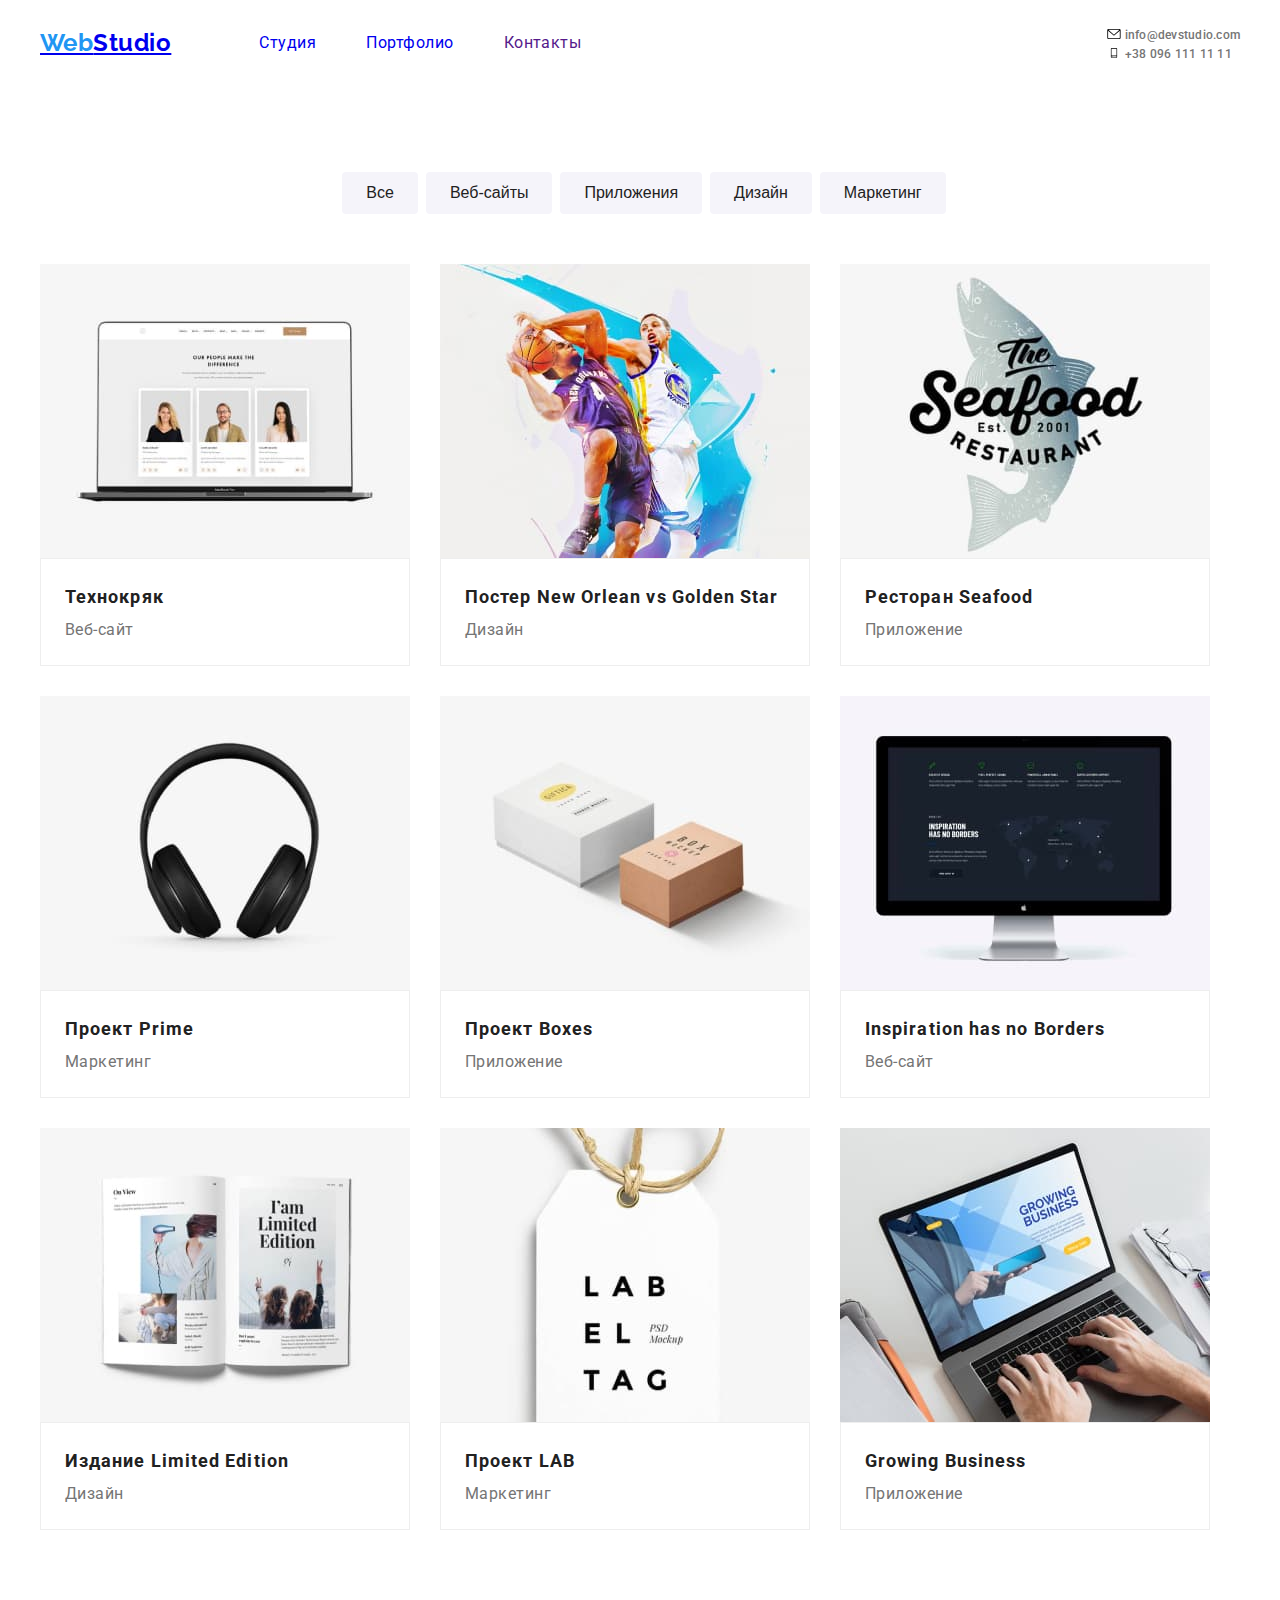
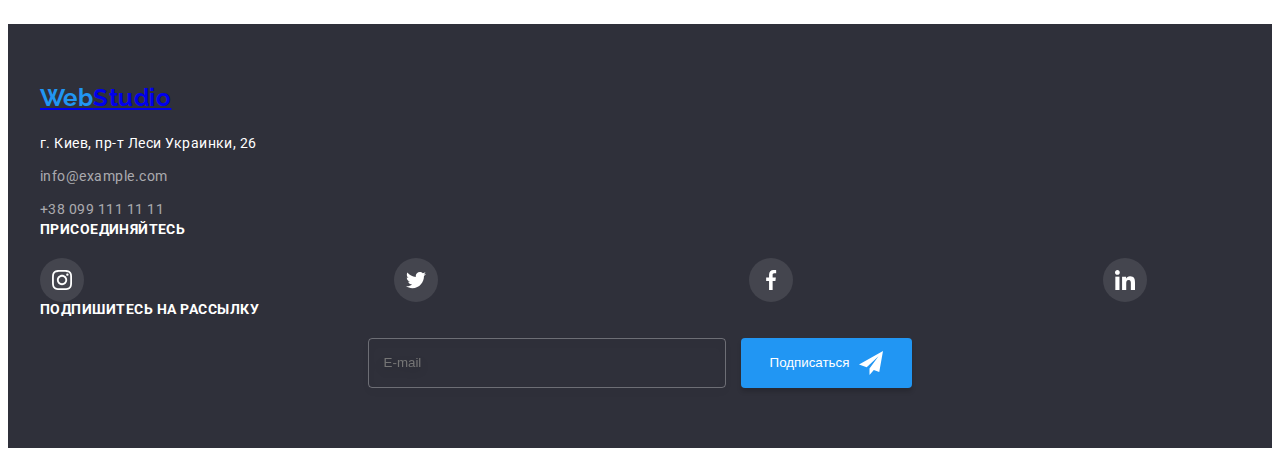
==== portfolio.html @ 0e1b0187 "Адаптив" ====
<!DOCTYPE html>
<html lang="ru">
<head>
    <meta charset="UTF-8">
    <meta http-equiv="X-UA-Compatible" content="IE=edge">
    <meta name="viewport" content="width=device-width, initial-scale=1.0">
    <title>Портфолио</title>
    <link rel="preconnect" href="https://fonts.gstatic.com" />
    <link rel="stylesheet" href="https://cdnjs.cloudflare.com/ajax/libs/modern-normalize/1.0.0/modern-normalize.min.css"
        integrity="sha512-ISS7cAi1PEhQ8jnbJpJZMd29NlhNj4AWYyLOSp2CE/CsHxTCu+r+t0D2yoJudVrd0/8fTVPUVDzY5Tvli75u/g=="
        crossorigin="anonymous" />
    <link href="https://fonts.googleapis.com/css2?family=Raleway:wght@700&family=Roboto:wght@400;500;700;900&display=swap"
        rel="stylesheet" />
    <link rel="stylesheet" href="./css/portfolio.min.css" />
</head>
<body>
<!--Шапка-->
<header class="header">
  <div class="container">
    <nav class="nav-information">
      <a href="./index.html" class="logo">
        <span class="logo__accent-text">Web</span>Studio
      </a>

      <ul class="menu list">
        <li class="menu__item"><a href="./index.html" class="menu__link link ">Студия</a></li>
        <li class="menu__item"><a href="./portfolio.html" class="menu__link link current">Портфолио</a></li>
        <li class="menu__item"><a href="" class="menu__link link">Контакты</a></li>
      </ul>
    </nav>

    <ul class="contact-list list">
      <li class="contact-list__item">
        <a class="contact-list__link link" href="mailto:info@devstudio.com">
          <svg class="contact-list__icon" width="16px" height="12px">
            <use href="./images/sprite.svg#icon-mail"></use>
          </svg>
          info@devstudio.com</a>
      </li>
      <li class="contact-list__item"><a class="contact-list__link link" href="tel:+380961111111">

          <svg class="contact-list__icon" width="10px" height="16px">
            <use href="./images/sprite.svg#icon-smartphone"></use>
          </svg>
          +38 096 111 11 11</a></li>
    </ul>

  </div>
</header>

    
    <main>
        <section class="portfolio-project">
        <div class="container">
        <h1 class="visually-hidden">Наши проекты</h1>
        <ul class="filtre-set list">
            <li><button type="button" class="button-choise list">Все</button> </li>
            <li><button type="button" class="button-choise list">Веб-сайты</button> </li>
            <li><button type="button" class="button-choise list">Приложения</button> </li>
            <li><button type="button" class="button-choise list">Дизайн</button> </li>
            <li><button type="button" class="button-choise list">Маркетинг</button> </li> 
        </ul>
        </div>
        </section>

        <section class="portfolio-card-set">
            <h2 class="visually-hidden">Ссылки на проекты</h2>

        <div class="container">
        <ul class="products-set list">
            <li class="products__card">
                    <a href="" class="products__link link">
                      <div class="products__thumb">
                 <img class="products__image" src="./images/portfolio/techokryak.jpg" alt="команда специалистов на экране монитора" width="370" height="294">
                 <p class="products__overlay">
                  Технокряк это современная площадка распространения коронавируса. Компании используют эту платформу для цифрового
                  шпионажа и атак на защищённые сервера конкурентов.
                 </p>
                </div>
                
                 <div class="products__lable">
                 <h2 class="products__title">Технокряк</h2>
                 <p class="products__text">Веб-сайт</p>
                </div>
                </a>
            </li>

            <li class="products__card">
              <a href="" class="products__link link">
                <div class="products__thumb">
                  <img class="products__image" src="./images/portfolio/poster.jpg" alt="команда специалистов на экране монитора"
                    width="370" height="294">
                  <p class="products__overlay">
                    Технокряк это современная площадка распространения коронавируса. Компании используют эту платформу для цифрового
                    шпионажа и атак на защищённые сервера конкурентов.
                  </p>
                </div>
            
                <div class="products__lable">
                  <h2 class="products__title">Постер New Orlean vs Golden Star</h2>
                  <p class="products__text">Дизайн</p>
                </div>
              </a>
            </li>

            <li class="products__card">
              <a href="" class="products__link link">
                <div class="products__thumb">
                  <img class="products__image" src="./images/portfolio/seafood.jpg" alt="команда специалистов на экране монитора"
                    width="370" height="294">
                  <p class="products__overlay">
                    Технокряк это современная площадка распространения коронавируса. Компании используют эту платформу для цифрового
                    шпионажа и атак на защищённые сервера конкурентов.
                  </p>
                </div>
            
                <div class="products__lable">
                  <h2 class="products__title">Ресторан Seafood</h2>
                  <p class="products__text">Приложение</p>
                </div>
              </a>
            </li>

            <li class="products__card">
              <a href="" class="products__link link">
                <div class="products__thumb">
                  <img class="products__image" src="./images/portfolio/prime.jpg" alt="команда специалистов на экране монитора"
                    width="370" height="294">
                  <p class="products__overlay">
                    Технокряк это современная площадка распространения коронавируса. Компании используют эту платформу для цифрового
                    шпионажа и атак на защищённые сервера конкурентов.
                  </p>
                </div>
            
                <div class="products__lable">
                  <h2 class="products__title">Проект Prime</h2>
                  <p class="products__text">Маркетинг</p>
                </div>
              </a>
            </li>

            <li class="products__card">
              <a href="" class="products__link link">
                <div class="products__thumb">
                  <img class="products__image" src="./images/portfolio/boxes.jpg" alt="команда специалистов на экране монитора"
                    width="370" height="294">
                  <p class="products__overlay">
                    Технокряк это современная площадка распространения коронавируса. Компании используют эту платформу для цифрового
                    шпионажа и атак на защищённые сервера конкурентов.
                  </p>
                </div>
            
                <div class="products__lable">
                  <h2 class="products__title">Проект Boxes</h2>
                  <p class="products__text">Приложение</p>
                </div>
              </a>
            </li>

            <li class="products__card">
              <a href="" class="products__link link">
                <div class="products__thumb">
                  <img class="products__image" src="./images/portfolio/inspiration-has-no-borders.jpg" alt="команда специалистов на экране монитора"
                    width="370" height="294">
                  <p class="products__overlay">
                    Технокряк это современная площадка распространения коронавируса. Компании используют эту платформу для цифрового
                    шпионажа и атак на защищённые сервера конкурентов.
                  </p>
                </div>
            
                <div class="products__lable">
                  <h2 class="products__title">Inspiration has no Borders</h2>
                  <p class="products__text">Веб-сайт</p>
                </div>
              </a>
            </li>

            <li class="products__card">
              <a href="" class="products__link link">
                <div class="products__thumb">
                  <img class="products__image" src="./images/portfolio/limited-edition.jpg" alt="команда специалистов на экране монитора"
                    width="370" height="294">
                  <p class="products__overlay">
                    Технокряк это современная площадка распространения коронавируса. Компании используют эту платформу для цифрового
                    шпионажа и атак на защищённые сервера конкурентов.
                  </p>
                </div>
            
                <div class="products__lable">
                  <h2 class="products__title">Издание Limited Edition</h2>
                  <p class="products__text">Дизайн</p>
                </div>
              </a>
            </li>

            <li class="products__card">
              <a href="" class="products__link link">
                <div class="products__thumb">
                  <img class="products__image" src="./images/portfolio/lab.jpg" alt="команда специалистов на экране монитора"
                    width="370" height="294">
                  <p class="products__overlay">
                    Технокряк это современная площадка распространения коронавируса. Компании используют эту платформу для цифрового
                    шпионажа и атак на защищённые сервера конкурентов.
                  </p>
                </div>
            
                <div class="products__lable">
                  <h2 class="products__title">Проект LAB</h2>
                  <p class="products__text">Маркетинг</p>
                </div>
              </a>
            </li>

            <li class="products__card">
              <a href="" class="products__link link">
                <div class="products__thumb">
                  <img class="products__image" src="./images/portfolio/growing-business.jpg" alt="команда специалистов на экране монитора"
                    width="370" height="294">
                  <p class="products__overlay">
                    Технокряк это современная площадка распространения коронавируса. Компании используют эту платформу для цифрового
                    шпионажа и атак на защищённые сервера конкурентов.
                  </p>
                </div>
            
                <div class="products__lable">
                  <h2 class="products__title">Growing Business</h2>
                  <p class="products__text">Приложение</p>
                </div>
              </a>
            </li>
        </ul>
        </div>
        </section>
    </main>

        <!---Футер-->
        <footer class="footer">
          <div class="container">
            <div class="left-parts">
              <a href="./index.html" class="logo logo__dark-theme">
                <span class="logo__accent-text">Web</span>Studio
              </a>
              <address class="address-main">
                <ul class="address list">
                  <li class="address__item">
                    <p class="address__title">г. Киев, пр-т Леси Украинки, 26</p>
                  </li>
                  <li class="address__item">
                    <a href="mailto:info@example.com" class="address__info link">info@example.com</a>
                  </li>
                  <li class="address__item">
                    <a href="tel:+380991111111" class="address__info link">+38 099 111 11 11</a>
                  </li>
                </ul>
              </address>
            </div>
        
            <div class="footer-wraper">
              <p class="wraper-title">присоединяйтесь</p>
              <ul class="social-list list">
                <li class="social-list__item">
                  <a href="" class="social-list__link link">
                    <svg class="social-list__icon">
                      <use href="./images/sprite.svg#icon-instagram"></use>
                    </svg>
                  </a>
                </li>
                <li class="social-list__item">
                  <a href="" class="social-list__link link">
                    <svg class="social-list__icon">
                      <use href="./images/sprite.svg#icon-twitter"></use>
                    </svg>
                  </a>
                </li>
                <li class="social-list__item">
                  <a href="" class="social-list__link link">
                    <svg class="social-list__icon">
                      <use href="./images/sprite.svg#icon-facebook"></use>
                    </svg>
                  </a>
                </li>
                <li class="social-list__item">
                  <a href="" class="social-list__link link">
                    <svg class="social-list__icon">
                      <use href="./images/sprite.svg#icon-linkedin"></use>
                    </svg>
                  </a>
                </li>
              </ul>
            </div>
            </li>
        
            <div class="footer-form-all">
              <p class="footer-form-title">Подпишитесь на рассылку</p>
              <form class="footer-form">
                <input class="footer-form__input" type="email" name="mail" id="mail" placeholder="E-mail" />
                <button class="footer-button" type="submit">Подписаться
                  <svg class="footer-button__icon" width="24" height="24">
                    <use href="./images/sprite.svg#icon-telegram">
                    </use>
                  </svg>
                </button>
              </form>
            </div>
          </div>
          </div>
        
        </footer>
</body>
</html>
---- css/portfolio.min.css ----
:root{--primary-text-color: #757575;--title-text-color: #212121;--accent-color: #2196f3;--secondary-text-color: #ffffff;--main-font: Roboto, sans-serif;--secondary-font: Raleway, sans-serif;--section-pad-top: 94px;--section-pad-bott: 94px;--timing-function: cubic-bezier(0.4, 0, 0.2, 1)}.visually-hidden{position:absolute !important;clip:rect(1px 1px 1px 1px);clip:rect(1px, 1px, 1px, 1px);padding:0 !important;border:0 !important;height:1px !important;width:1px !important;overflow:hidden}body{background-color:#ffffff;color:var(--primary-text-color);font-family:var(--main-font);letter-spacing:0.03em}.list{list-style:none}.link{text-decoration:none}h1,h2,h3,h4,h5,h6,p{margin:0}ul,ol{margin:0;padding:0}img{display:block}.container{padding-left:15px;padding-right:15px}.header .container{display:-webkit-box;display:-ms-flexbox;display:flex;-webkit-box-align:center;-ms-flex-align:center;align-items:center;-webkit-box-pack:justify;-ms-flex-pack:justify;justify-content:space-between}@media screen and (min-width: 480px){.container{width:480px;margin:0 auto}}@media screen and (min-width: 768px){.container{width:768px}}@media screen and (min-width: 1200px){.container{width:1200px}}.footer{background-color:#2f303a;padding-top:60px;padding-bottom:60px}.address-main{font-style:normal}.address{margin-top:20px}.address__title{color:var(--secondary-text-color);font-size:14px;line-height:1.71}.address__info{color:rgba(255,255,255,0.6);font-size:14px;line-height:1.71;-webkit-transition:color 250ms var(--timing-function);transition:color 250ms var(--timing-function)}.address__info:focus,.address__info:hover{color:var(--accent-color)}.address__item:not(:last-child){padding-bottom:9px}.left-parts{margin-right:70px}.wraper-title{margin-bottom:20px;font-weight:700;font-size:14px;line-height:1.14;letter-spacing:0.03em;text-transform:uppercase;color:#ffffff}.footer .social-list__link{-webkit-box-sizing:border-box;box-sizing:border-box;border-radius:50px;background:rgba(255,255,255,0.1);height:44px;width:44px}.footer .social-list__item:not(:last-child){margin-right:10px}.footer .social-list__icon{fill:var(--secondary-text-color)}.footer-wraper{margin-right:93px}.footer-form{display:-webkit-box;display:-ms-flexbox;display:flex;-webkit-box-pack:center;-ms-flex-pack:center;justify-content:center;-webkit-box-align:center;-ms-flex-align:center;align-items:center}.footer-form-title{font-weight:700;font-size:14px;line-height:1.14;text-transform:uppercase;color:var(--secondary-text-color);margin-bottom:20px}.footer-button{display:-webkit-box;display:-ms-flexbox;display:flex;-webkit-box-pack:center;-ms-flex-pack:center;justify-content:center;-webkit-box-align:center;-ms-flex-align:center;align-items:center;color:var(--secondary-text-color);height:50px;background:var(--accent-color);-webkit-box-shadow:0px 4px 4px rgba(0,0,0,0.15);box-shadow:0px 4px 4px rgba(0,0,0,0.15);border-radius:4px;padding:10px 29px;border:transparent;cursor:pointer}.footer-button__icon{margin-left:10px;fill:var(--secondary-text-color)}.footer-form__input{height:50px;background-color:transparent;border:1px solid rgba(255,255,255,0.3);-webkit-box-sizing:border-box;box-sizing:border-box;-webkit-filter:drop-shadow(0px 4px 4px rgba(0,0,0,0.15));filter:drop-shadow(0px 4px 4px rgba(0,0,0,0.15));outline:none;border-radius:4px;padding-top:15px;padding-bottom:15px;margin-right:15px;min-width:358px;color:var(--secondary-text-color);padding:16px 15px}.header{padding-top:16px;padding-bottom:16px}@media screen and (min-width: 768px){.burger-btn{display:none}.mobile-menu{display:none}}.social-list{display:-webkit-box;display:-ms-flexbox;display:flex;-webkit-box-align:center;-ms-flex-align:center;align-items:center;-webkit-box-pack:justify;-ms-flex-pack:justify;justify-content:space-between}.our-team .social-list{padding-left:32px;padding-right:32px}.social-list__link{display:-webkit-box;display:-ms-flexbox;display:flex;-webkit-box-pack:center;-ms-flex-pack:center;justify-content:center;-webkit-box-align:center;-ms-flex-align:center;align-items:center;-webkit-transition:background-color 250ms var(--timing-function);transition:background-color 250ms var(--timing-function)}.our-team .social-list__link{width:44px;height:44px;border-radius:50%;background-color:#ffffff}.social-list__link:hover,.social-list__link:focus{background-color:var(--accent-color)}.social-list__icon{width:20px;height:20px;fill:#afb1b8;-webkit-transition:fill 250ms var(--timing-function);transition:fill 250ms var(--timing-function)}.social-list__link:hover .social-list__icon,.social-list__link:focus .social-list__icon{fill:#ffffff}.header .contact-list{display:none}@media screen and (min-width: 768px){.header .contact-list{display:block}.contact-list__link{font-weight:500;font-size:12px;line-height:1.17;letter-spacing:0.02em;color:var(--primary-text-color)}.contact-list__icon{width:14px;height:10px}}.logo{font-family:var(--secondary-font);font-weight:700;font-size:24px;line-height:1.17}.logo__accent-text{color:var(--accent-color)}@media screen and (min-width: 768px){.logo{margin-right:88px}}.menu{display:none}@media screen and (min-width: 768px){.menu{display:-webkit-box;display:-ms-flexbox;display:flex;margin-right:84px}.nav-information{display:-webkit-box;display:-ms-flexbox;display:flex;-webkit-box-align:center;-ms-flex-align:center;align-items:center}.menu__item:not(:last-child){margin-right:50px}}.filtre-set{display:-webkit-box;display:-ms-flexbox;display:flex;-webkit-box-pack:center;-ms-flex-pack:center;justify-content:center;-webkit-box-align:center;-ms-flex-align:center;align-items:center;-ms-flex-wrap:wrap;flex-wrap:wrap;padding:94px 0 50px 0;margin-right:auto;margin-left:auto}.portfolio-project{display:-webkit-box;display:-ms-flexbox;display:flex;-webkit-box-pack:center;-ms-flex-pack:center;justify-content:center;-webkit-box-align:center;-ms-flex-align:center;align-items:center}.button-choise{color:var(--title-text-color);background-color:#f5f4fa;border-color:transparent;cursor:pointer;font-weight:500;font-size:16px;line-height:1.63;border-radius:4px;margin-left:8px;padding:6px 22px;-webkit-transition:background-color 250ms var(--timing-function),color 250ms var(--timing-function);transition:background-color 250ms var(--timing-function),color 250ms var(--timing-function)}.button-choise:hover,.button-choise:focus{color:var(--secondary-text-color);background-color:var(--accent-color);-webkit-box-shadow:0px 3px 1px rgba(0,0,0,0.1),0px 1px 2px rgba(0,0,0,0.08),0px 2px 2px rgba(0,0,0,0.12);box-shadow:0px 3px 1px rgba(0,0,0,0.1),0px 1px 2px rgba(0,0,0,0.08),0px 2px 2px rgba(0,0,0,0.12)}.products__title{color:var(--title-text-color);font-weight:700;font-size:18px;line-height:2;letter-spacing:0.06em}.products__text{color:var(--primary-text-color);font-size:16px;line-height:1.87}.products-set{display:-webkit-box;display:-ms-flexbox;display:flex;-ms-flex-wrap:wrap;flex-wrap:wrap;margin-left:-30px;margin-top:-30px}.portfolio-card-set{padding-bottom:94px}.products__card{margin-left:30px;margin-top:30px;-ms-flex-preferred-size:calc(100% / 3 -30px);flex-basis:calc(100% / 3 -30px);cursor:pointer}.products__card:hover,.products__card:focus{-webkit-box-shadow:0px 1px 1px rgba(0,0,0,0.12),0px 4px 4px rgba(0,0,0,0.06),1px 4px 6px rgba(0,0,0,0.16);box-shadow:0px 1px 1px rgba(0,0,0,0.12),0px 4px 4px rgba(0,0,0,0.06),1px 4px 6px rgba(0,0,0,0.16)}.products__lable{border:1px solid #eeeeee;padding-top:20px;padding-bottom:20px;padding-left:24px;padding-right:24px}.products__thumb{position:relative;overflow:hidden}.products__overlay{position:absolute;top:0;left:0;height:100%;font-size:18px;line-height:1.56;background-color:rgba(33,150,243,0.9);color:#ffffff;padding:63px 24px;-webkit-transform:translateY(100%);transform:translateY(100%);opacity:0;-webkit-transition:opacity 250ms var(--timing-function),-webkit-transform 250ms var(--timing-function);transition:opacity 250ms var(--timing-function),-webkit-transform 250ms var(--timing-function);transition:transform 250ms var(--timing-function),opacity 250ms var(--timing-function);transition:transform 250ms var(--timing-function),opacity 250ms var(--timing-function),-webkit-transform 250ms var(--timing-function)}.products__link:hover .products__overlay,.products__link:focus .products__overlay{-webkit-transform:translateY(0);transform:translateY(0);opacity:1;-webkit-transition:opacity 250ms var(--timing-function),-webkit-transform 250ms var(--timing-function);transition:opacity 250ms var(--timing-function),-webkit-transform 250ms var(--timing-function);transition:transform 250ms var(--timing-function),opacity 250ms var(--timing-function);transition:transform 250ms var(--timing-function),opacity 250ms var(--timing-function),-webkit-transform 250ms var(--timing-function)}
/*# sourceMappingURL=portfolio.min.css.map */
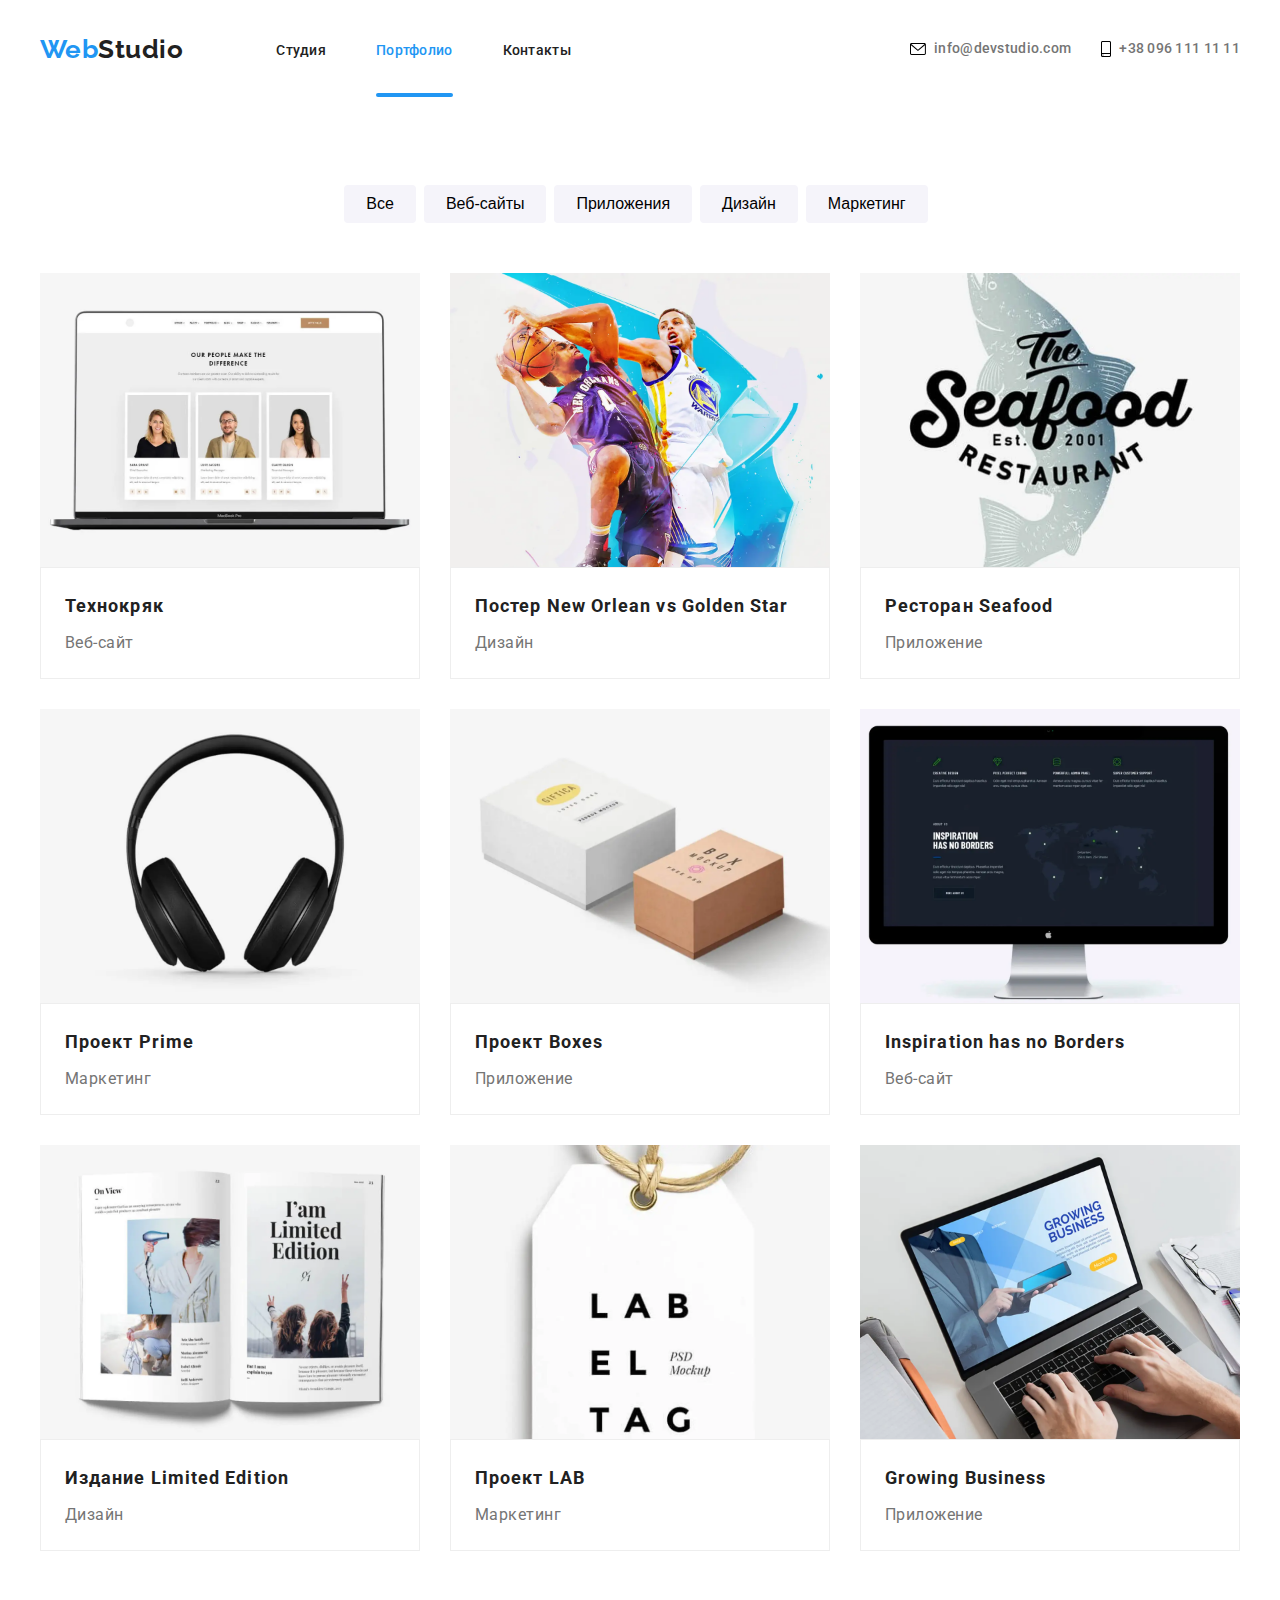
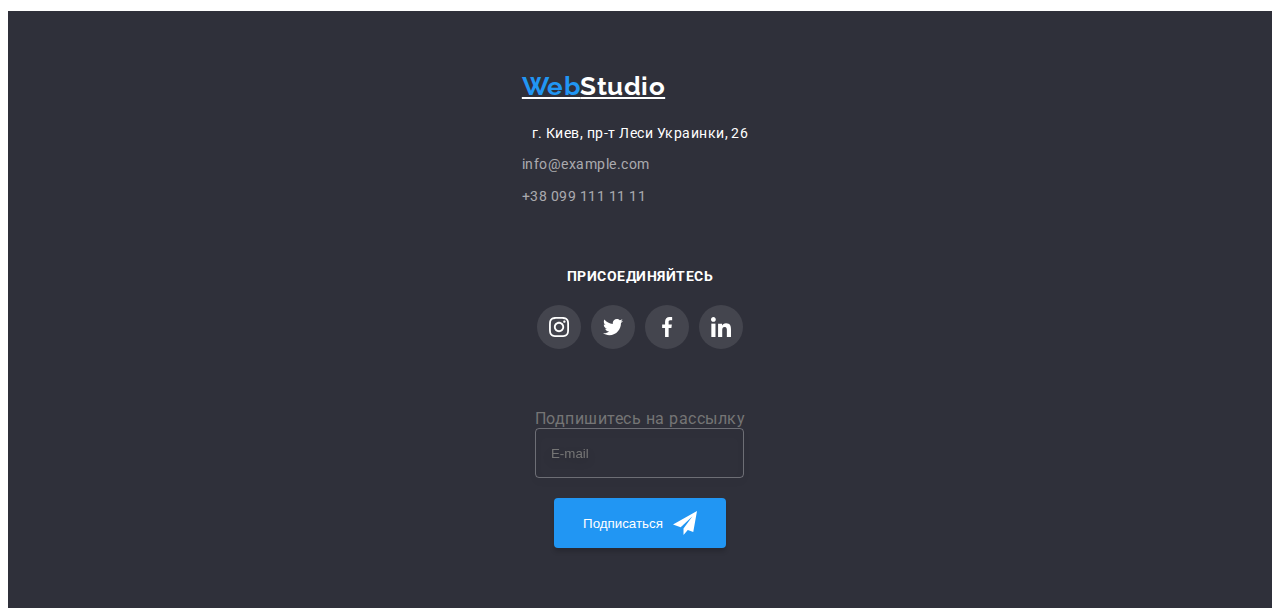
==== commit cb5c1117: "корректировка" ====
--- a/portfolio.html
+++ b/portfolio.html
@@ -14,51 +14,97 @@
     <link rel="stylesheet" href="./css/portfolio.min.css" />
 </head>
 <body>
+
 <!--Шапка-->
 <header class="header">
   <div class="container">
     <nav class="nav-information">
-      <a href="./index.html" class="logo">
+      <a href="./index.html" class="logo link">
         <span class="logo__accent-text">Web</span>Studio
       </a>
 
       <ul class="menu list">
-        <li class="menu__item"><a href="./index.html" class="menu__link link ">Студия</a></li>
+        <li class="menu__item"><a href="index.html" class="menu__link link ">Студия</a></li>
         <li class="menu__item"><a href="./portfolio.html" class="menu__link link current">Портфолио</a></li>
         <li class="menu__item"><a href="" class="menu__link link">Контакты</a></li>
       </ul>
     </nav>
+    <button type="button" class="burger-btn" data-menu-button>
+      <svg class="burger-btn__icon">
+        <use href="./images/sprite.svg#icon-burger-menu"></use>
+      </svg>
+    </button>
 
     <ul class="contact-list list">
       <li class="contact-list__item">
         <a class="contact-list__link link" href="mailto:info@devstudio.com">
-          <svg class="contact-list__icon" width="16px" height="12px">
+          <svg class="contact-list__icon-mail" width="16px" height="12px">
             <use href="./images/sprite.svg#icon-mail"></use>
           </svg>
           info@devstudio.com</a>
       </li>
       <li class="contact-list__item"><a class="contact-list__link link" href="tel:+380961111111">
 
-          <svg class="contact-list__icon" width="10px" height="16px">
+          <svg class="contact-list__icon-phone" width="10px" height="16px">
             <use href="./images/sprite.svg#icon-smartphone"></use>
           </svg>
           +38 096 111 11 11</a></li>
     </ul>
 
   </div>
+
+  <div class="mobile-menu" data-menu>
+    <button type="button" class="mobile-menu-close-btn" data-menu-close>
+      <svg class="mobile-menu-close-icon">
+        <use href="./images/sprite.svg#icon-close-mobile-menu"></use>
+      </svg>
+    </button>
+    <ul class="mobile-menu__list list">
+      <li class="mobile-menu__item ">
+        <a href="" class="mobile-menu__link link">Студия</a>
+      </li>
+      <li class="mobile-menu__item">
+        <a href="" class="mobile-menu__link link">Портфолио</a>
+      </li>
+      <li class="mobile-menu__item">
+        <a href="" class="mobile-menu__link link">Контакты</a>
+      </li>
+    </ul>
+    <ul class="contact-menu list">
+      <li class="contact-menu__item-phone">
+        <a href="tel:+380961111111" class="contact-menu_link-tel link">+38 096 111 11 11</a>
+      </li>
+      <li class="contact-menu__item-mail">
+        <a href="mailto:info@devstudio.com" class="contact-menu_link-mail link">info@devstudio.com</a>
+      </li>
+    </ul>
+    <ul class="menu-social list">
+      <li class="menu-social__list ">
+        <a href="" class="menu-social__link link">Instagram</a>
+      </li>
+      <li class="menu-social__list">
+        <a href="" class="menu-social__link link">Twitter</a>
+      </li>
+      <li class="menu-social__list">
+        <a href="" class="menu-social__link link">Facebook</a>
+      </li>
+      <li class="menu-social__list">
+        <a href="" class="menu-social__link link">LinkedIn</a>
+      </li>
+    </ul>
+  </div>
 </header>
 
-    
     <main>
         <section class="portfolio-project">
         <div class="container">
         <h1 class="visually-hidden">Наши проекты</h1>
         <ul class="filtre-set list">
-            <li><button type="button" class="button-choise list">Все</button> </li>
-            <li><button type="button" class="button-choise list">Веб-сайты</button> </li>
-            <li><button type="button" class="button-choise list">Приложения</button> </li>
-            <li><button type="button" class="button-choise list">Дизайн</button> </li>
-            <li><button type="button" class="button-choise list">Маркетинг</button> </li> 
+            <li class="button-set"><button type="button" class="button-choise list">Все</button> </li>
+            <li class="button-set"><button type="button" class="button-choise list">Веб-сайты</button> </li>
+            <li class="button-set"><button type="button" class="button-choise list">Приложения</button> </li>
+            <li class="button-set"><button type="button" class="button-choise list">Дизайн</button> </li>
+            <li class="button-set"><button type="button" class="button-choise list">Маркетинг</button> </li> 
         </ul>
         </div>
         </section>
@@ -71,8 +117,19 @@
             <li class="products__card">
                     <a href="" class="products__link link">
                       <div class="products__thumb">
-                 <img class="products__image" src="./images/portfolio/techokryak.jpg" alt="команда специалистов на экране монитора" width="370" height="294">
-                 <p class="products__overlay">
+            <picture>
+              <source srcset="./images/portfolio-set/techokryak-450.webp 450w,
+                                ./images/portfolio-set/techokryak-900.webp 900w,
+                                ./images/portfolio-set/techokryak-1350.webp 1350w" type="image/webp">
+            
+              <img class="products__image" srcset="
+                                ./images/portfolio-set/techokryak-450.jpg   450w,
+                                ./images/portfolio-set/techokryak-900.jpg   900w,
+                                ./images/portfolio-set/techokryak-1350.jpg 1350w"
+                sizes="(min-width: 1200px) 33.33vw, (min-width: 768px) 50vw, 100vw"
+                src="./images/portfolio/products/product-1-450.jpg" alt="Сайт на экране ноутбука" />
+            </picture>
+                <p class="products__overlay">
                   Технокряк это современная площадка распространения коронавируса. Компании используют эту платформу для цифрового
                   шпионажа и атак на защищённые сервера конкурентов.
                  </p>
@@ -88,8 +145,18 @@
             <li class="products__card">
               <a href="" class="products__link link">
                 <div class="products__thumb">
-                  <img class="products__image" src="./images/portfolio/poster.jpg" alt="команда специалистов на экране монитора"
-                    width="370" height="294">
+                  <picture>
+                    <source srcset="./images/portfolio-set/poster-450.webp 450w,
+                                      ./images/portfolio-set/poster-900.webp 900w,
+                                      ./images/portfolio-set/poster-1350.webp 1350w" type="image/webp">
+                  
+                    <img class="products__image" srcset="
+                                      ./images/portfolio-set/poster-450.jpg   450w,
+                                      ./images/portfolio-set/poster-900.jpg   900w,
+                                      ./images/portfolio-set/poster-1350.jpg 1350w"
+                      sizes="(min-width: 1200px) 33.33vw, (min-width: 768px) 50vw, 100vw"
+                      src="./images/portfolio/products/product-1-450.jpg" alt="Сайт на экране ноутбука" />
+                  </picture>
                   <p class="products__overlay">
                     Технокряк это современная площадка распространения коронавируса. Компании используют эту платформу для цифрового
                     шпионажа и атак на защищённые сервера конкурентов.
@@ -106,8 +173,18 @@
             <li class="products__card">
               <a href="" class="products__link link">
                 <div class="products__thumb">
-                  <img class="products__image" src="./images/portfolio/seafood.jpg" alt="команда специалистов на экране монитора"
-                    width="370" height="294">
+                  <picture>
+                    <source srcset="./images/portfolio-set/seafood-450.webp 450w,
+                                      ./images/portfolio-set/seafood-900.webp 900w,
+                                      ./images/portfolio-set/seafood-1350.webp 1350w" type="image/webp">
+                  
+                    <img class="products__image" srcset="
+                                      ./images/portfolio-set/seafood-450.jpg   450w,
+                                      ./images/portfolio-set/seafood-900.jpg   900w,
+                                      ./images/portfolio-set/seafood-1350.jpg 1350w"
+                      sizes="(min-width: 1200px) 33.33vw, (min-width: 768px) 50vw, 100vw"
+                      src="./images/portfolio/products/product-1-450.jpg" alt="Сайт на экране ноутбука" />
+                  </picture>
                   <p class="products__overlay">
                     Технокряк это современная площадка распространения коронавируса. Компании используют эту платформу для цифрового
                     шпионажа и атак на защищённые сервера конкурентов.
@@ -124,8 +201,18 @@
             <li class="products__card">
               <a href="" class="products__link link">
                 <div class="products__thumb">
-                  <img class="products__image" src="./images/portfolio/prime.jpg" alt="команда специалистов на экране монитора"
-                    width="370" height="294">
+                  <picture>
+                    <source srcset="./images/portfolio-set/prime-450.webp 450w,
+                                      ./images/portfolio-set/prime-900.webp 900w,
+                                      ./images/portfolio-set/prime-1350.webp 1350w" type="image/webp">
+                  
+                    <img class="products__image" srcset="
+                                      ./images/portfolio-set/prime-450.jpg   450w,
+                                      ./images/portfolio-set/prime-900.jpg   900w,
+                                      ./images/portfolio-set/prime-1350.jpg 1350w"
+                      sizes="(min-width: 1200px) 33.33vw, (min-width: 768px) 50vw, 100vw"
+                      src="./images/portfolio/products/product-1-450.jpg" alt="Сайт на экране ноутбука" />
+                  </picture>
                   <p class="products__overlay">
                     Технокряк это современная площадка распространения коронавируса. Компании используют эту платформу для цифрового
                     шпионажа и атак на защищённые сервера конкурентов.
@@ -142,8 +229,18 @@
             <li class="products__card">
               <a href="" class="products__link link">
                 <div class="products__thumb">
-                  <img class="products__image" src="./images/portfolio/boxes.jpg" alt="команда специалистов на экране монитора"
-                    width="370" height="294">
+                  <picture>
+                    <source srcset="./images/portfolio-set/boxes-450.webp 450w,
+                                      ./images/portfolio-set/boxes-900.webp 900w,
+                                      ./images/portfolio-set/boxes-1350.webp 1350w" type="image/webp">
+                  
+                    <img class="products__image" srcset="
+                                      ./images/portfolio-set/boxes-450.jpg   450w,
+                                      ./images/portfolio-set/boxes-900.jpg   900w,
+                                      ./images/portfolio-set/boxes-1350.jpg 1350w"
+                      sizes="(min-width: 1200px) 33.33vw, (min-width: 768px) 50vw, 100vw"
+                      src="./images/portfolio/products/product-1-450.jpg" alt="Сайт на экране ноутбука" />
+                  </picture>
                   <p class="products__overlay">
                     Технокряк это современная площадка распространения коронавируса. Компании используют эту платформу для цифрового
                     шпионажа и атак на защищённые сервера конкурентов.
@@ -160,8 +257,19 @@
             <li class="products__card">
               <a href="" class="products__link link">
                 <div class="products__thumb">
-                  <img class="products__image" src="./images/portfolio/inspiration-has-no-borders.jpg" alt="команда специалистов на экране монитора"
-                    width="370" height="294">
+                  <picture>
+                    <source srcset="./images/portfolio-set/inspiration-has-no-borders-450.webp 450w,
+                    ./images/portfolio-set/inspiration-has-no-borders-900.webp 900w,
+                    ./images/portfolio-set/inspiration-has-no-borders-1350.webp 1350w"
+                      type="image/webp">
+
+                    <img class="products__image" srcset="
+                    ./images/portfolio-set/inspiration-has-no-borders-450.jpg   450w,
+                    ./images/portfolio-set/inspiration-has-no-borders-900.jpg   900w,
+                    ./images/portfolio-set/inspiration-has-no-borders-1350.jpg 1350w"
+                      sizes="(min-width: 1200px) 33.33vw, (min-width: 768px) 50vw, 100vw"
+                      src="./images/portfolio/products/product-1-450.jpg" alt="Сайт на экране ноутбука" />
+                  </picture>
                   <p class="products__overlay">
                     Технокряк это современная площадка распространения коронавируса. Компании используют эту платформу для цифрового
                     шпионажа и атак на защищённые сервера конкурентов.
@@ -178,8 +286,18 @@
             <li class="products__card">
               <a href="" class="products__link link">
                 <div class="products__thumb">
-                  <img class="products__image" src="./images/portfolio/limited-edition.jpg" alt="команда специалистов на экране монитора"
-                    width="370" height="294">
+                  <picture>
+                    <source srcset="./images/portfolio-set/limited-edition-450.webp 450w,
+                                      ./images/portfolio-set/limited-edition-900.webp 900w,
+                                      ./images/portfolio-set/limited-edition-1350.webp 1350w" type="image/webp">
+                  
+                    <img class="products__image" srcset="
+                                      ./images/portfolio-set/limited-edition-450.jpg   450w,
+                                      ./images/portfolio-set/limited-edition-900.jpg   900w,
+                                      ./images/portfolio-set/limited-edition-1350.jpg 1350w"
+                      sizes="(min-width: 1200px) 33.33vw, (min-width: 768px) 50vw, 100vw"
+                      src="./images/portfolio/products/product-1-450.jpg" alt="Сайт на экране ноутбука" />
+                  </picture>
                   <p class="products__overlay">
                     Технокряк это современная площадка распространения коронавируса. Компании используют эту платформу для цифрового
                     шпионажа и атак на защищённые сервера конкурентов.
@@ -196,8 +314,18 @@
             <li class="products__card">
               <a href="" class="products__link link">
                 <div class="products__thumb">
-                  <img class="products__image" src="./images/portfolio/lab.jpg" alt="команда специалистов на экране монитора"
-                    width="370" height="294">
+                  <picture>
+                    <source srcset="./images/portfolio-set/lab-450.webp 450w,
+                                      ./images/portfolio-set/lab-900.webp 900w,
+                                      ./images/portfolio-set/lab-1350.webp 1350w" type="image/webp">
+                  
+                    <img class="products__image" srcset="
+                                      ./images/portfolio-set/lab-450.jpg   450w,
+                                      ./images/portfolio-set/lab-900.jpg   900w,
+                                      ./images/portfolio-set/lab-1350.jpg 1350w"
+                      sizes="(min-width: 1200px) 33.33vw, (min-width: 768px) 50vw, 100vw"
+                      src="./images/portfolio/products/product-1-450.jpg" alt="Сайт на экране ноутбука" />
+                  </picture>
                   <p class="products__overlay">
                     Технокряк это современная площадка распространения коронавируса. Компании используют эту платформу для цифрового
                     шпионажа и атак на защищённые сервера конкурентов.
@@ -214,8 +342,18 @@
             <li class="products__card">
               <a href="" class="products__link link">
                 <div class="products__thumb">
-                  <img class="products__image" src="./images/portfolio/growing-business.jpg" alt="команда специалистов на экране монитора"
-                    width="370" height="294">
+                  <picture>
+                    <source srcset="./images/portfolio-set/growing-business-450.webp 450w,
+                                      ./images/portfolio-set/growing-business-900.webp 900w,
+                                      ./images/portfolio-set/growing-business-1350.webp 1350w" type="image/webp">
+                  
+                    <img class="products__image" srcset="
+                                      ./images/portfolio-set/growing-business-450.jpg   450w,
+                                      ./images/portfolio-set/growing-business-900.jpg   900w,
+                                      ./images/portfolio-set/growing-business-1350.jpg 1350w"
+                      sizes="(min-width: 1200px) 33.33vw, (min-width: 768px) 50vw, 100vw"
+                      src="./images/portfolio/products/product-1-450.jpg" alt="Сайт на экране ноутбука" />
+                  </picture>
                   <p class="products__overlay">
                     Технокряк это современная площадка распространения коронавируса. Компании используют эту платформу для цифрового
                     шпионажа и атак на защищённые сервера конкурентов.
@@ -306,5 +444,6 @@
           </div>
         
         </footer>
+        <script src="./js/mobile-menu.js"></script>
 </body>
 </html>--- a/css/portfolio.min.css
+++ b/css/portfolio.min.css
@@ -1,2 +1,2 @@
-:root{--primary-text-color: #757575;--title-text-color: #212121;--accent-color: #2196f3;--secondary-text-color: #ffffff;--main-font: Roboto, sans-serif;--secondary-font: Raleway, sans-serif;--section-pad-top: 94px;--section-pad-bott: 94px;--timing-function: cubic-bezier(0.4, 0, 0.2, 1)}.visually-hidden{position:absolute !important;clip:rect(1px 1px 1px 1px);clip:rect(1px, 1px, 1px, 1px);padding:0 !important;border:0 !important;height:1px !important;width:1px !important;overflow:hidden}body{background-color:#ffffff;color:var(--primary-text-color);font-family:var(--main-font);letter-spacing:0.03em}.list{list-style:none}.link{text-decoration:none}h1,h2,h3,h4,h5,h6,p{margin:0}ul,ol{margin:0;padding:0}img{display:block}.container{padding-left:15px;padding-right:15px}.header .container{display:-webkit-box;display:-ms-flexbox;display:flex;-webkit-box-align:center;-ms-flex-align:center;align-items:center;-webkit-box-pack:justify;-ms-flex-pack:justify;justify-content:space-between}@media screen and (min-width: 480px){.container{width:480px;margin:0 auto}}@media screen and (min-width: 768px){.container{width:768px}}@media screen and (min-width: 1200px){.container{width:1200px}}.footer{background-color:#2f303a;padding-top:60px;padding-bottom:60px}.address-main{font-style:normal}.address{margin-top:20px}.address__title{color:var(--secondary-text-color);font-size:14px;line-height:1.71}.address__info{color:rgba(255,255,255,0.6);font-size:14px;line-height:1.71;-webkit-transition:color 250ms var(--timing-function);transition:color 250ms var(--timing-function)}.address__info:focus,.address__info:hover{color:var(--accent-color)}.address__item:not(:last-child){padding-bottom:9px}.left-parts{margin-right:70px}.wraper-title{margin-bottom:20px;font-weight:700;font-size:14px;line-height:1.14;letter-spacing:0.03em;text-transform:uppercase;color:#ffffff}.footer .social-list__link{-webkit-box-sizing:border-box;box-sizing:border-box;border-radius:50px;background:rgba(255,255,255,0.1);height:44px;width:44px}.footer .social-list__item:not(:last-child){margin-right:10px}.footer .social-list__icon{fill:var(--secondary-text-color)}.footer-wraper{margin-right:93px}.footer-form{display:-webkit-box;display:-ms-flexbox;display:flex;-webkit-box-pack:center;-ms-flex-pack:center;justify-content:center;-webkit-box-align:center;-ms-flex-align:center;align-items:center}.footer-form-title{font-weight:700;font-size:14px;line-height:1.14;text-transform:uppercase;color:var(--secondary-text-color);margin-bottom:20px}.footer-button{display:-webkit-box;display:-ms-flexbox;display:flex;-webkit-box-pack:center;-ms-flex-pack:center;justify-content:center;-webkit-box-align:center;-ms-flex-align:center;align-items:center;color:var(--secondary-text-color);height:50px;background:var(--accent-color);-webkit-box-shadow:0px 4px 4px rgba(0,0,0,0.15);box-shadow:0px 4px 4px rgba(0,0,0,0.15);border-radius:4px;padding:10px 29px;border:transparent;cursor:pointer}.footer-button__icon{margin-left:10px;fill:var(--secondary-text-color)}.footer-form__input{height:50px;background-color:transparent;border:1px solid rgba(255,255,255,0.3);-webkit-box-sizing:border-box;box-sizing:border-box;-webkit-filter:drop-shadow(0px 4px 4px rgba(0,0,0,0.15));filter:drop-shadow(0px 4px 4px rgba(0,0,0,0.15));outline:none;border-radius:4px;padding-top:15px;padding-bottom:15px;margin-right:15px;min-width:358px;color:var(--secondary-text-color);padding:16px 15px}.header{padding-top:16px;padding-bottom:16px}@media screen and (min-width: 768px){.burger-btn{display:none}.mobile-menu{display:none}}.social-list{display:-webkit-box;display:-ms-flexbox;display:flex;-webkit-box-align:center;-ms-flex-align:center;align-items:center;-webkit-box-pack:justify;-ms-flex-pack:justify;justify-content:space-between}.our-team .social-list{padding-left:32px;padding-right:32px}.social-list__link{display:-webkit-box;display:-ms-flexbox;display:flex;-webkit-box-pack:center;-ms-flex-pack:center;justify-content:center;-webkit-box-align:center;-ms-flex-align:center;align-items:center;-webkit-transition:background-color 250ms var(--timing-function);transition:background-color 250ms var(--timing-function)}.our-team .social-list__link{width:44px;height:44px;border-radius:50%;background-color:#ffffff}.social-list__link:hover,.social-list__link:focus{background-color:var(--accent-color)}.social-list__icon{width:20px;height:20px;fill:#afb1b8;-webkit-transition:fill 250ms var(--timing-function);transition:fill 250ms var(--timing-function)}.social-list__link:hover .social-list__icon,.social-list__link:focus .social-list__icon{fill:#ffffff}.header .contact-list{display:none}@media screen and (min-width: 768px){.header .contact-list{display:block}.contact-list__link{font-weight:500;font-size:12px;line-height:1.17;letter-spacing:0.02em;color:var(--primary-text-color)}.contact-list__icon{width:14px;height:10px}}.logo{font-family:var(--secondary-font);font-weight:700;font-size:24px;line-height:1.17}.logo__accent-text{color:var(--accent-color)}@media screen and (min-width: 768px){.logo{margin-right:88px}}.menu{display:none}@media screen and (min-width: 768px){.menu{display:-webkit-box;display:-ms-flexbox;display:flex;margin-right:84px}.nav-information{display:-webkit-box;display:-ms-flexbox;display:flex;-webkit-box-align:center;-ms-flex-align:center;align-items:center}.menu__item:not(:last-child){margin-right:50px}}.filtre-set{display:-webkit-box;display:-ms-flexbox;display:flex;-webkit-box-pack:center;-ms-flex-pack:center;justify-content:center;-webkit-box-align:center;-ms-flex-align:center;align-items:center;-ms-flex-wrap:wrap;flex-wrap:wrap;padding:94px 0 50px 0;margin-right:auto;margin-left:auto}.portfolio-project{display:-webkit-box;display:-ms-flexbox;display:flex;-webkit-box-pack:center;-ms-flex-pack:center;justify-content:center;-webkit-box-align:center;-ms-flex-align:center;align-items:center}.button-choise{color:var(--title-text-color);background-color:#f5f4fa;border-color:transparent;cursor:pointer;font-weight:500;font-size:16px;line-height:1.63;border-radius:4px;margin-left:8px;padding:6px 22px;-webkit-transition:background-color 250ms var(--timing-function),color 250ms var(--timing-function);transition:background-color 250ms var(--timing-function),color 250ms var(--timing-function)}.button-choise:hover,.button-choise:focus{color:var(--secondary-text-color);background-color:var(--accent-color);-webkit-box-shadow:0px 3px 1px rgba(0,0,0,0.1),0px 1px 2px rgba(0,0,0,0.08),0px 2px 2px rgba(0,0,0,0.12);box-shadow:0px 3px 1px rgba(0,0,0,0.1),0px 1px 2px rgba(0,0,0,0.08),0px 2px 2px rgba(0,0,0,0.12)}.products__title{color:var(--title-text-color);font-weight:700;font-size:18px;line-height:2;letter-spacing:0.06em}.products__text{color:var(--primary-text-color);font-size:16px;line-height:1.87}.products-set{display:-webkit-box;display:-ms-flexbox;display:flex;-ms-flex-wrap:wrap;flex-wrap:wrap;margin-left:-30px;margin-top:-30px}.portfolio-card-set{padding-bottom:94px}.products__card{margin-left:30px;margin-top:30px;-ms-flex-preferred-size:calc(100% / 3 -30px);flex-basis:calc(100% / 3 -30px);cursor:pointer}.products__card:hover,.products__card:focus{-webkit-box-shadow:0px 1px 1px rgba(0,0,0,0.12),0px 4px 4px rgba(0,0,0,0.06),1px 4px 6px rgba(0,0,0,0.16);box-shadow:0px 1px 1px rgba(0,0,0,0.12),0px 4px 4px rgba(0,0,0,0.06),1px 4px 6px rgba(0,0,0,0.16)}.products__lable{border:1px solid #eeeeee;padding-top:20px;padding-bottom:20px;padding-left:24px;padding-right:24px}.products__thumb{position:relative;overflow:hidden}.products__overlay{position:absolute;top:0;left:0;height:100%;font-size:18px;line-height:1.56;background-color:rgba(33,150,243,0.9);color:#ffffff;padding:63px 24px;-webkit-transform:translateY(100%);transform:translateY(100%);opacity:0;-webkit-transition:opacity 250ms var(--timing-function),-webkit-transform 250ms var(--timing-function);transition:opacity 250ms var(--timing-function),-webkit-transform 250ms var(--timing-function);transition:transform 250ms var(--timing-function),opacity 250ms var(--timing-function);transition:transform 250ms var(--timing-function),opacity 250ms var(--timing-function),-webkit-transform 250ms var(--timing-function)}.products__link:hover .products__overlay,.products__link:focus .products__overlay{-webkit-transform:translateY(0);transform:translateY(0);opacity:1;-webkit-transition:opacity 250ms var(--timing-function),-webkit-transform 250ms var(--timing-function);transition:opacity 250ms var(--timing-function),-webkit-transform 250ms var(--timing-function);transition:transform 250ms var(--timing-function),opacity 250ms var(--timing-function);transition:transform 250ms var(--timing-function),opacity 250ms var(--timing-function),-webkit-transform 250ms var(--timing-function)}
+:root{--primary-text-color: #757575;--title-text-color: #212121;--accent-color: #2196f3;--secondary-text-color: #ffffff;--main-font: Roboto, sans-serif;--secondary-font: Raleway, sans-serif;--section-desktop-pad-top: 94px;--section-desktop-pad-bott: 94px;--section-tablet-pad-top: 60px;--section-tablet-pad-bott: 60px;--timing-function: cubic-bezier(0.4, 0, 0.2, 1)}.visually-hidden{position:absolute !important;clip:rect(1px 1px 1px 1px);clip:rect(1px, 1px, 1px, 1px);padding:0 !important;border:0 !important;height:1px !important;width:1px !important;overflow:hidden}body{background-color:#ffffff;color:var(--primary-text-color);font-family:var(--main-font);letter-spacing:0.03em}.list{list-style:none}.link{text-decoration:none}h1,h2,h3,h4,h5,h6,p{margin:0}ul,ol{margin:0;padding:0}img{display:block}.container{padding-left:15px;padding-right:15px;margin:0 auto}.header .container{display:-webkit-box;display:-ms-flexbox;display:flex;-webkit-box-align:center;-ms-flex-align:center;align-items:center;-webkit-box-pack:justify;-ms-flex-pack:justify;justify-content:space-between}@media screen and (min-width: 480px){.container{width:480px;margin:0 auto}.container .clients{display:-webkit-box;display:-ms-flexbox;display:flex}}@media screen and (min-width: 768px){.container{width:768px}}@media screen and (min-width: 1200px){.container{width:1200px}}.footer{background-color:#2f303a;padding-top:60px;padding-bottom:60px}.footer .container{display:-webkit-box;display:-ms-flexbox;display:flex;-webkit-box-orient:vertical;-webkit-box-direction:normal;-ms-flex-direction:column;flex-direction:column;-webkit-box-align:center;-ms-flex-align:center;align-items:center}.footer .social-list__item:not(:last-child){margin-right:10px}.footer .social-list__icon{fill:var(--secondary-text-color)}.footer .social-list__link{-webkit-box-sizing:border-box;box-sizing:border-box;border-radius:50px;background:rgba(255,255,255,0.1);height:44px;width:44px}.address-main{font-style:normal}.address__title{font-size:14px;line-height:1.71;text-align:center;color:var(--secondary-text-color);margin-bottom:8px}.address__item:not(:last-child){margin-bottom:8px}.address__info{font-size:14px;line-height:1.71;text-align:center;color:rgba(255,255,255,0.6)}.footer-wraper{margin-top:60px;margin-bottom:60px}.wraper-title{text-align:center;font-weight:700;font-size:14px;line-height:1.14;text-transform:uppercase;color:var(--secondary-text-color);margin-bottom:20px}.footer-form__input{height:50px;background-color:transparent;border:1px solid rgba(255,255,255,0.3);-webkit-box-sizing:border-box;box-sizing:border-box;-webkit-filter:drop-shadow(0px 4px 4px rgba(0,0,0,0.15));filter:drop-shadow(0px 4px 4px rgba(0,0,0,0.15));outline:none;border-radius:4px;min-height:100%;color:var(--secondary-text-color);padding:16px 15px;margin-bottom:20px}.footer-button{display:-webkit-box;display:-ms-flexbox;display:flex;-webkit-box-pack:center;-ms-flex-pack:center;justify-content:center;-webkit-box-align:center;-ms-flex-align:center;align-items:center;color:var(--secondary-text-color);height:50px;background:var(--accent-color);-webkit-box-shadow:0px 4px 4px rgba(0,0,0,0.15);box-shadow:0px 4px 4px rgba(0,0,0,0.15);border-radius:4px;padding:10px 29px;border:transparent;cursor:pointer;margin:0 auto}.footer-button__icon{margin-left:10px;fill:var(--secondary-text-color)}@media screen and (min-width: 480px){.address-main{margin-top:20px}}@media screen and (min-width: 768px){.adress-social{display:-webkit-box;display:-ms-flexbox;display:flex;-webkit-box-pack:justify;-ms-flex-pack:justify;justify-content:space-between}.footer-form-all{display:block}}.header{padding-top:16px;padding-bottom:16px}.contact-list{display:none}.menu{display:none}@media screen and (min-width: 768px){.burger-btn{display:none}.mobile-menu{display:none}.nav-information{display:-webkit-box;display:-ms-flexbox;display:flex;-webkit-box-align:center;-ms-flex-align:center;align-items:center}.menu{display:-webkit-box;display:-ms-flexbox;display:flex;margin-right:84px}.menu__item:not(:last-child){margin-right:50px}.menu__link{font-weight:500;font-size:14px;line-height:1.14;letter-spacing:0.02em;color:var(--title-text-color)}.menu .link.current{color:var(--accent-color)}.current{position:relative;padding-bottom:39px}.current::after{content:"";display:block;width:100%;height:4px;background-color:var(--accent-color);position:absolute;left:0;bottom:0;border-radius:2px;-webkit-transition:opacity 250ms var(--timing-function);transition:opacity 250ms var(--timing-function)}.contact-list{display:-webkit-box;display:-ms-flexbox;display:flex;-webkit-box-orient:vertical;-webkit-box-direction:normal;-ms-flex-direction:column;flex-direction:column}.contact-list__link{display:-webkit-box;display:-ms-flexbox;display:flex;-webkit-box-align:center;-ms-flex-align:center;align-items:center;color:var(--primary-text-color);font-weight:500;font-size:12px;line-height:1.17;letter-spacing:0.02em}.contact-list__link:hover,.contact-list__link:focus{color:var(--accent-color)}.contact-list__icon-mail{width:14px;height:10px;margin-right:8px}.contact-list__icon-phone{width:10px;height:14px;margin-right:8px}}@media screen and (min-width: 1200px){.header{padding-top:26px;padding-bottom:26px}.contact-list__link{font-size:14px;line-height:1.14}.contact-list{-webkit-box-orient:horizontal;-webkit-box-direction:normal;-ms-flex-direction:row;flex-direction:row;-webkit-box-align:center;-ms-flex-align:center;align-items:center;margin-left:auto}.contact-list__item{-webkit-transition:fill 250ms var(--timing-function);transition:fill 250ms var(--timing-function)}.contact-list__item:not(:last-child){margin-right:30px}.contact-list__item:hover,.contact-list__item:focus{fill:var(--accent-color)}.contact-list__icon-mail{width:16px;height:12px}.contact-list__icon-phone{width:10px;height:16px}}.social-list{display:-webkit-box;display:-ms-flexbox;display:flex;-webkit-box-align:center;-ms-flex-align:center;align-items:center;-webkit-box-pack:center;-ms-flex-pack:center;justify-content:center}.our-team .social-list{padding-left:32px;padding-right:32px}.social-list__item:not(:last-child){margin-right:10px}.social-list__link{display:-webkit-box;display:-ms-flexbox;display:flex;-webkit-box-pack:center;-ms-flex-pack:center;justify-content:center;-webkit-box-align:center;-ms-flex-align:center;align-items:center;-webkit-transition:background-color 250ms var(--timing-function);transition:background-color 250ms var(--timing-function)}.our-team .social-list__link{width:44px;height:44px;border-radius:50%;background-color:#ffffff}.social-list__link:hover,.social-list__link:focus{background-color:var(--accent-color)}.social-list__icon{width:20px;height:20px;fill:#afb1b8;-webkit-transition:fill 250ms var(--timing-function);transition:fill 250ms var(--timing-function)}.social-list__link:hover .social-list__icon,.social-list__link:focus .social-list__icon{fill:#ffffff}.logo{font-family:var(--secondary-font);font-weight:700;font-size:24px;line-height:1.17;color:var(--title-text-color)}.logo__accent-text{color:var(--accent-color)}.logo__dark-theme{color:var(--secondary-text-color)}@media screen and (min-width: 768px){.logo{margin-right:88px}}@media screen and (min-width: 1200px){.logo{font-weight:700;font-size:26px;line-height:1.19;margin-right:93px}}.mobile-menu{position:fixed;top:0;left:50%;width:100vw;max-width:480px;height:100vh;padding:48px 40px;background-color:bisque;-webkit-transform:translateY(-100%) translateX(-50%);transform:translateY(-100%) translateX(-50%);-webkit-transition:-webkit-transform 250ms var(--timing-function);transition:-webkit-transform 250ms var(--timing-function);transition:transform 250ms var(--timing-function);transition:transform 250ms var(--timing-function), -webkit-transform 250ms var(--timing-function);opacity:0}.is-open{-webkit-transform:translateY(0) translateX(-50%);transform:translateY(0) translateX(-50%);opacity:1}.burger-btn,.mobile-menu-close-btn{background-color:transparent;border:none;padding:0}.mobile-menu-close-btn{position:absolute;top:10px;right:15px;cursor:pointer}.mobile-menu-close-btn:hover,.mobile-menu-close-btn:focus{fill:var(--accent-color)}.mobile-menu-close-icon{width:40px;height:40px}.burger-btn__icon{width:40px;height:40px}.mobile-menu__link{font-weight:500;font-size:40px;line-height:1.18;letter-spacing:0.02em;color:var(--title-text-color)}.mobile-menu__link:hover,.mobile-menu__link:focus{color:var(--accent-color)}.mobile-menu__item:not(:last-child){margin-bottom:32px}.mobile-menu__list{margin-bottom:302px}.contact-menu{margin-bottom:64px}.contact-menu__item-phone{margin-bottom:32px}.contact-menu_link-tel{font-weight:500;font-size:34px;line-height:1.18;letter-spacing:0.02em;color:var(--accent-color)}.contact-menu_link-mail{font-weight:500;font-size:24px;line-height:1.17;letter-spacing:0.02em;color:var(--primary-text-color)}.menu-social{display:-webkit-box;display:-ms-flexbox;display:flex;-webkit-box-align:center;-ms-flex-align:center;align-items:center}.menu-social__link{font-weight:500;font-size:18px;line-height:1.22;letter-spacing:0.02em;color:var(--accent-color)}.menu-social__list:not(:last-child){margin-right:20px}.filtre-set{display:-webkit-box;display:-ms-flexbox;display:flex;-ms-flex-wrap:wrap;flex-wrap:wrap;-webkit-box-pack:start;-ms-flex-pack:start;justify-content:flex-start;padding-top:60px;padding-bottom:40px}.button-set{margin-right:8px;margin-bottom:15px}.button-choise{background:#f5f4fa;border-radius:4px;border:transparent;padding:6px 22px;font-weight:500;font-size:16px;line-height:1.62;text-align:center}.button-choise:hover,.button-choise:focus{color:var(--secondary-text-color);background:var(--accent-color);-webkit-box-shadow:0px 3px 1px rgba(0,0,0,0.1),0px 1px 2px rgba(0,0,0,0.08),0px 2px 2px rgba(0,0,0,0.12);box-shadow:0px 3px 1px rgba(0,0,0,0.1),0px 1px 2px rgba(0,0,0,0.08),0px 2px 2px rgba(0,0,0,0.12);cursor:pointer}@media screen and (min-width: 768px){.filtre-set{padding-top:var(--section-tablet-pad-top);padding-bottom:30px}.filtre-set{-webkit-box-pack:center;-ms-flex-pack:center;justify-content:center}.button-set{margin-bottom:0px}}@media screen and (min-width: 1200px){.filtre-set{padding-top:var(--section-desktop-pad-top);padding-bottom:50px}}.products-set{padding-bottom:60px}@media screen and (min-width: 768px){.products-set{margin:-15px;display:-webkit-box;display:-ms-flexbox;display:flex;-ms-flex-wrap:wrap;flex-wrap:wrap}}@media screen and (min-width: 1200px){.products-set{-webkit-box-pack:center;-ms-flex-pack:center;justify-content:center}}.products__card{display:-webkit-box;display:-ms-flexbox;display:flex}@media screen and (min-width: 768px){.products__card{margin:15px;-ms-flex-preferred-size:calc((100% - 4 * 15px) / 2);flex-basis:calc((100% - 4 * 15px) / 2)}}@media screen and (min-width: 1200px){.products__card{-ms-flex-preferred-size:calc((100% - 6 * 15px) / 3);flex-basis:calc((100% - 6 * 15px) / 3)}}.products__link{display:-webkit-box;display:-ms-flexbox;display:flex;-webkit-box-orient:vertical;-webkit-box-direction:normal;-ms-flex-direction:column;flex-direction:column}.products__lable{-webkit-box-flex:1;-ms-flex-positive:1;flex-grow:1}.products__image{height:100%;width:100%}@media screen and (min-width: 768px){.products__image{height:294px;-o-object-fit:cover;object-fit:cover}}.products__lable{border:1px solid #eeeeee;padding-top:20px;padding-bottom:20px;padding-left:24px;padding-right:24px}.products__title{color:var(--title-text-color);font-weight:700;font-size:18px;line-height:2;letter-spacing:0.06em;margin-bottom:4px}.products__text{color:var(--primary-text-color);font-size:16px;line-height:1.87}.products__thumb{position:relative;overflow:hidden}.products__overlay{position:absolute;top:0;left:0;height:100%;font-size:18px;line-height:1.56;background-color:rgba(33,150,243,0.9);color:#ffffff;padding:63px 24px;-webkit-transform:translateY(100%);transform:translateY(100%);opacity:0;-webkit-transition:opacity 250ms var(--timing-function),-webkit-transform 250ms var(--timing-function);transition:opacity 250ms var(--timing-function),-webkit-transform 250ms var(--timing-function);transition:transform 250ms var(--timing-function),opacity 250ms var(--timing-function);transition:transform 250ms var(--timing-function),opacity 250ms var(--timing-function),-webkit-transform 250ms var(--timing-function)}.products__link:hover .products__overlay,.products__link:focus .products__overlay{-webkit-transform:translateY(0);transform:translateY(0);opacity:1;-webkit-transition:opacity 250ms var(--timing-function),-webkit-transform 250ms var(--timing-function);transition:opacity 250ms var(--timing-function),-webkit-transform 250ms var(--timing-function);transition:transform 250ms var(--timing-function),opacity 250ms var(--timing-function);transition:transform 250ms var(--timing-function),opacity 250ms var(--timing-function),-webkit-transform 250ms var(--timing-function)}
 /*# sourceMappingURL=portfolio.min.css.map */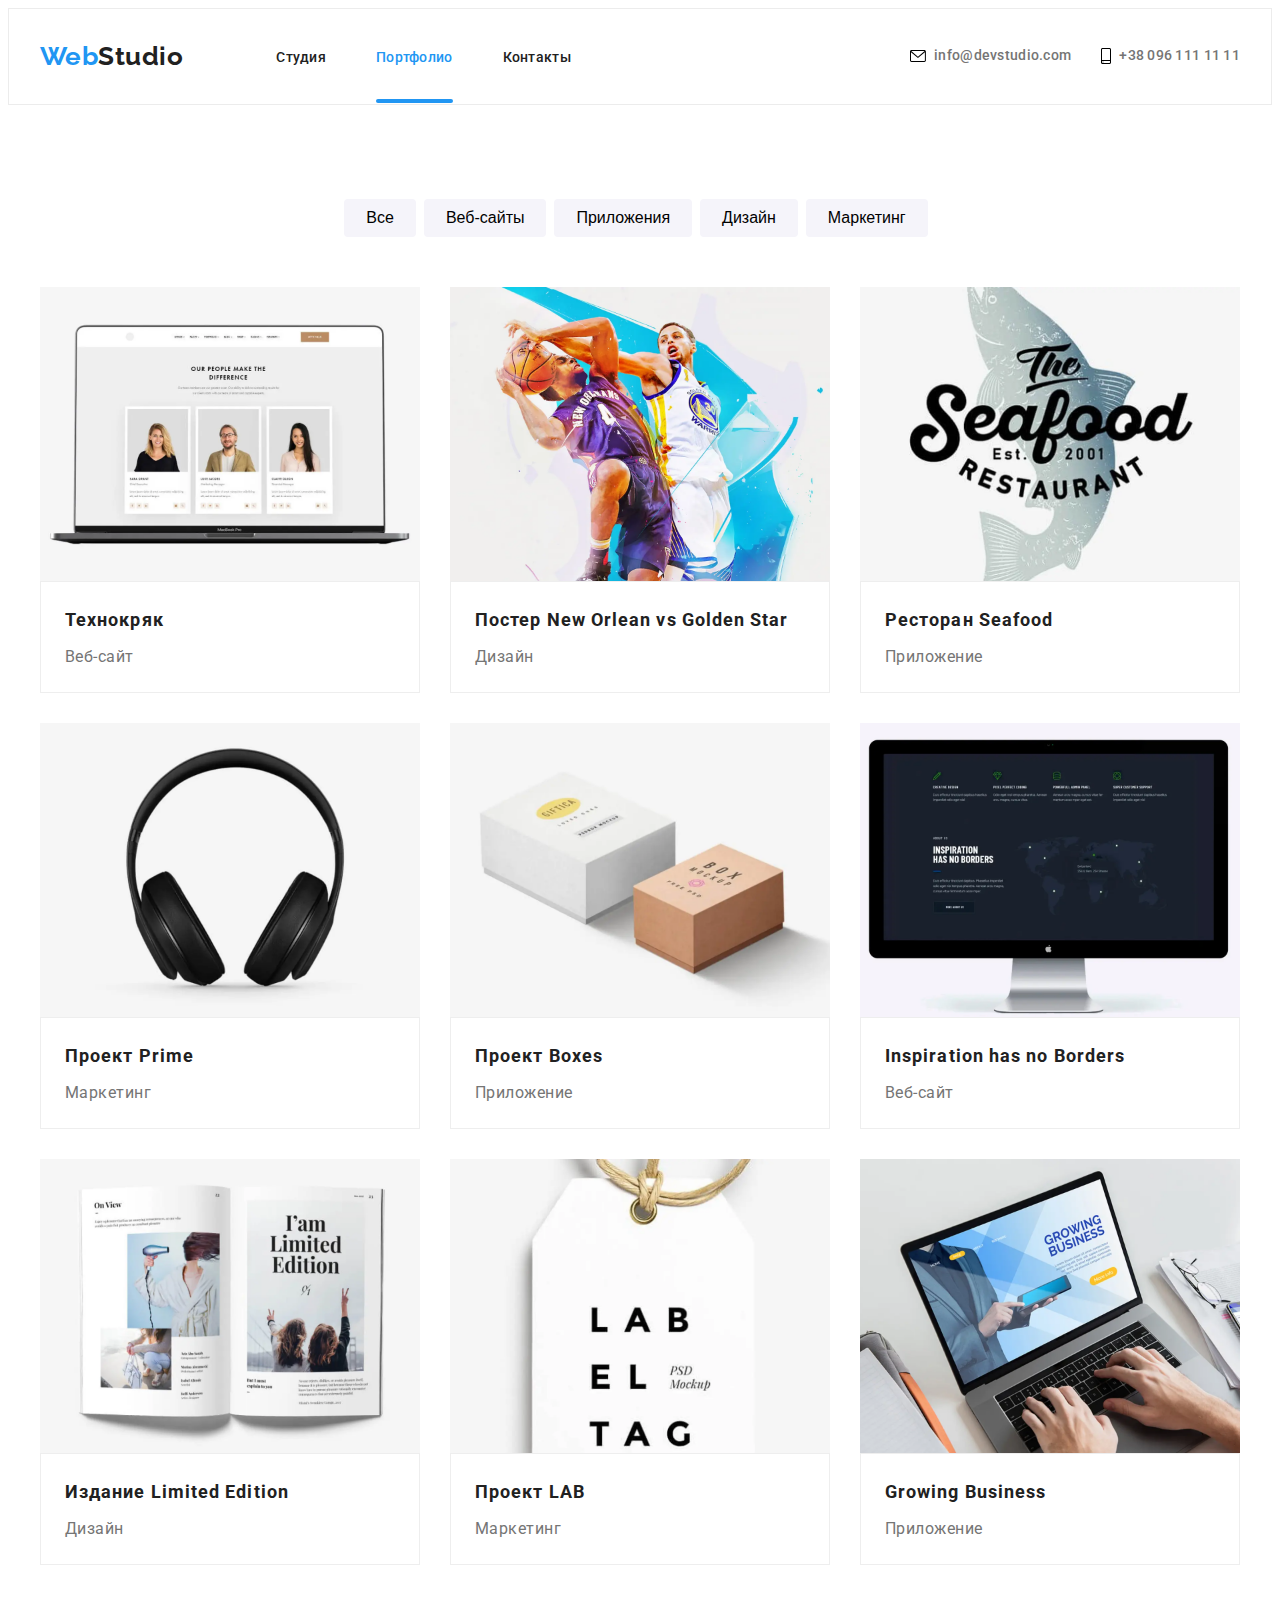
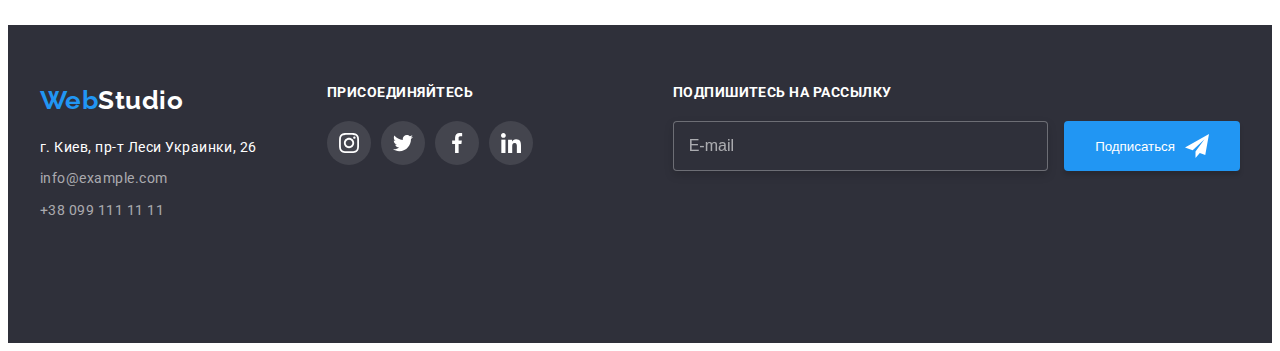
==== commit 11fdba48: "корректировка" ====
--- a/portfolio.html
+++ b/portfolio.html
@@ -61,10 +61,10 @@
     </button>
     <ul class="mobile-menu__list list">
       <li class="mobile-menu__item ">
-        <a href="" class="mobile-menu__link link">Студия</a>
+        <a href="./index.html" class="mobile-menu__link link">Студия</a>
       </li>
       <li class="mobile-menu__item">
-        <a href="" class="mobile-menu__link link">Портфолио</a>
+        <a href="./portfolio.html" class="mobile-menu__link link">Портфолио</a>
       </li>
       <li class="mobile-menu__item">
         <a href="" class="mobile-menu__link link">Контакты</a>
@@ -374,62 +374,63 @@
         <!---Футер-->
         <footer class="footer">
           <div class="container">
-            <div class="left-parts">
-              <a href="./index.html" class="logo logo__dark-theme">
-                <span class="logo__accent-text">Web</span>Studio
-              </a>
-              <address class="address-main">
-                <ul class="address list">
-                  <li class="address__item">
-                    <p class="address__title">г. Киев, пр-т Леси Украинки, 26</p>
+            <div class="adress-social">
+              <div class="left-parts">
+                <a href="./index.html" class="logo logo__dark-theme link">
+                  <span class="logo__accent-text">Web</span>Studio
+                </a>
+                <address class="address-main">
+                  <ul class="address list">
+                    <li class="address__item">
+                      <p class="address__title">г. Киев, пр-т Леси Украинки, 26</p>
+                    </li>
+                    <li class="address__item">
+                      <a href="mailto:info@example.com" class="address__info link">info@example.com</a>
+                    </li>
+                    <li class="address__item">
+                      <a href="tel:+380991111111" class="address__info link">+38 099 111 11 11</a>
+                    </li>
+                  </ul>
+                </address>
+              </div>
+        
+              <div class="footer-wraper">
+                <p class="wraper-title">присоединяйтесь</p>
+                <ul class="social-list list">
+                  <li class="social-list__item">
+                    <a href="" class="social-list__link link">
+                      <svg class="social-list__icon">
+                        <use href="./images/sprite.svg#icon-instagram"></use>
+                      </svg>
+                    </a>
                   </li>
-                  <li class="address__item">
-                    <a href="mailto:info@example.com" class="address__info link">info@example.com</a>
+                  <li class="social-list__item">
+                    <a href="" class="social-list__link link">
+                      <svg class="social-list__icon">
+                        <use href="./images/sprite.svg#icon-twitter"></use>
+                      </svg>
+                    </a>
                   </li>
-                  <li class="address__item">
-                    <a href="tel:+380991111111" class="address__info link">+38 099 111 11 11</a>
+                  <li class="social-list__item">
+                    <a href="" class="social-list__link link">
+                      <svg class="social-list__icon">
+                        <use href="./images/sprite.svg#icon-facebook"></use>
+                      </svg>
+                    </a>
+                  </li>
+                  <li class="social-list__item">
+                    <a href="" class="social-list__link link">
+                      <svg class="social-list__icon">
+                        <use href="./images/sprite.svg#icon-linkedin"></use>
+                      </svg>
+                    </a>
                   </li>
                 </ul>
-              </address>
+              </div>
             </div>
         
-            <div class="footer-wraper">
-              <p class="wraper-title">присоединяйтесь</p>
-              <ul class="social-list list">
-                <li class="social-list__item">
-                  <a href="" class="social-list__link link">
-                    <svg class="social-list__icon">
-                      <use href="./images/sprite.svg#icon-instagram"></use>
-                    </svg>
-                  </a>
-                </li>
-                <li class="social-list__item">
-                  <a href="" class="social-list__link link">
-                    <svg class="social-list__icon">
-                      <use href="./images/sprite.svg#icon-twitter"></use>
-                    </svg>
-                  </a>
-                </li>
-                <li class="social-list__item">
-                  <a href="" class="social-list__link link">
-                    <svg class="social-list__icon">
-                      <use href="./images/sprite.svg#icon-facebook"></use>
-                    </svg>
-                  </a>
-                </li>
-                <li class="social-list__item">
-                  <a href="" class="social-list__link link">
-                    <svg class="social-list__icon">
-                      <use href="./images/sprite.svg#icon-linkedin"></use>
-                    </svg>
-                  </a>
-                </li>
-              </ul>
-            </div>
-            </li>
-        
             <div class="footer-form-all">
-              <p class="footer-form-title">Подпишитесь на рассылку</p>
+              <p class="wraper-title">Подпишитесь на рассылку</p>
               <form class="footer-form">
                 <input class="footer-form__input" type="email" name="mail" id="mail" placeholder="E-mail" />
                 <button class="footer-button" type="submit">Подписаться
@@ -441,7 +442,7 @@
               </form>
             </div>
           </div>
-          </div>
+        
         
         </footer>
         <script src="./js/mobile-menu.js"></script>
--- a/css/portfolio.min.css
+++ b/css/portfolio.min.css
@@ -1,2 +1,2 @@
-:root{--primary-text-color: #757575;--title-text-color: #212121;--accent-color: #2196f3;--secondary-text-color: #ffffff;--main-font: Roboto, sans-serif;--secondary-font: Raleway, sans-serif;--section-desktop-pad-top: 94px;--section-desktop-pad-bott: 94px;--section-tablet-pad-top: 60px;--section-tablet-pad-bott: 60px;--timing-function: cubic-bezier(0.4, 0, 0.2, 1)}.visually-hidden{position:absolute !important;clip:rect(1px 1px 1px 1px);clip:rect(1px, 1px, 1px, 1px);padding:0 !important;border:0 !important;height:1px !important;width:1px !important;overflow:hidden}body{background-color:#ffffff;color:var(--primary-text-color);font-family:var(--main-font);letter-spacing:0.03em}.list{list-style:none}.link{text-decoration:none}h1,h2,h3,h4,h5,h6,p{margin:0}ul,ol{margin:0;padding:0}img{display:block}.container{padding-left:15px;padding-right:15px;margin:0 auto}.header .container{display:-webkit-box;display:-ms-flexbox;display:flex;-webkit-box-align:center;-ms-flex-align:center;align-items:center;-webkit-box-pack:justify;-ms-flex-pack:justify;justify-content:space-between}@media screen and (min-width: 480px){.container{width:480px;margin:0 auto}.container .clients{display:-webkit-box;display:-ms-flexbox;display:flex}}@media screen and (min-width: 768px){.container{width:768px}}@media screen and (min-width: 1200px){.container{width:1200px}}.footer{background-color:#2f303a;padding-top:60px;padding-bottom:60px}.footer .container{display:-webkit-box;display:-ms-flexbox;display:flex;-webkit-box-orient:vertical;-webkit-box-direction:normal;-ms-flex-direction:column;flex-direction:column;-webkit-box-align:center;-ms-flex-align:center;align-items:center}.footer .social-list__item:not(:last-child){margin-right:10px}.footer .social-list__icon{fill:var(--secondary-text-color)}.footer .social-list__link{-webkit-box-sizing:border-box;box-sizing:border-box;border-radius:50px;background:rgba(255,255,255,0.1);height:44px;width:44px}.address-main{font-style:normal}.address__title{font-size:14px;line-height:1.71;text-align:center;color:var(--secondary-text-color);margin-bottom:8px}.address__item:not(:last-child){margin-bottom:8px}.address__info{font-size:14px;line-height:1.71;text-align:center;color:rgba(255,255,255,0.6)}.footer-wraper{margin-top:60px;margin-bottom:60px}.wraper-title{text-align:center;font-weight:700;font-size:14px;line-height:1.14;text-transform:uppercase;color:var(--secondary-text-color);margin-bottom:20px}.footer-form__input{height:50px;background-color:transparent;border:1px solid rgba(255,255,255,0.3);-webkit-box-sizing:border-box;box-sizing:border-box;-webkit-filter:drop-shadow(0px 4px 4px rgba(0,0,0,0.15));filter:drop-shadow(0px 4px 4px rgba(0,0,0,0.15));outline:none;border-radius:4px;min-height:100%;color:var(--secondary-text-color);padding:16px 15px;margin-bottom:20px}.footer-button{display:-webkit-box;display:-ms-flexbox;display:flex;-webkit-box-pack:center;-ms-flex-pack:center;justify-content:center;-webkit-box-align:center;-ms-flex-align:center;align-items:center;color:var(--secondary-text-color);height:50px;background:var(--accent-color);-webkit-box-shadow:0px 4px 4px rgba(0,0,0,0.15);box-shadow:0px 4px 4px rgba(0,0,0,0.15);border-radius:4px;padding:10px 29px;border:transparent;cursor:pointer;margin:0 auto}.footer-button__icon{margin-left:10px;fill:var(--secondary-text-color)}@media screen and (min-width: 480px){.address-main{margin-top:20px}}@media screen and (min-width: 768px){.adress-social{display:-webkit-box;display:-ms-flexbox;display:flex;-webkit-box-pack:justify;-ms-flex-pack:justify;justify-content:space-between}.footer-form-all{display:block}}.header{padding-top:16px;padding-bottom:16px}.contact-list{display:none}.menu{display:none}@media screen and (min-width: 768px){.burger-btn{display:none}.mobile-menu{display:none}.nav-information{display:-webkit-box;display:-ms-flexbox;display:flex;-webkit-box-align:center;-ms-flex-align:center;align-items:center}.menu{display:-webkit-box;display:-ms-flexbox;display:flex;margin-right:84px}.menu__item:not(:last-child){margin-right:50px}.menu__link{font-weight:500;font-size:14px;line-height:1.14;letter-spacing:0.02em;color:var(--title-text-color)}.menu .link.current{color:var(--accent-color)}.current{position:relative;padding-bottom:39px}.current::after{content:"";display:block;width:100%;height:4px;background-color:var(--accent-color);position:absolute;left:0;bottom:0;border-radius:2px;-webkit-transition:opacity 250ms var(--timing-function);transition:opacity 250ms var(--timing-function)}.contact-list{display:-webkit-box;display:-ms-flexbox;display:flex;-webkit-box-orient:vertical;-webkit-box-direction:normal;-ms-flex-direction:column;flex-direction:column}.contact-list__link{display:-webkit-box;display:-ms-flexbox;display:flex;-webkit-box-align:center;-ms-flex-align:center;align-items:center;color:var(--primary-text-color);font-weight:500;font-size:12px;line-height:1.17;letter-spacing:0.02em}.contact-list__link:hover,.contact-list__link:focus{color:var(--accent-color)}.contact-list__icon-mail{width:14px;height:10px;margin-right:8px}.contact-list__icon-phone{width:10px;height:14px;margin-right:8px}}@media screen and (min-width: 1200px){.header{padding-top:26px;padding-bottom:26px}.contact-list__link{font-size:14px;line-height:1.14}.contact-list{-webkit-box-orient:horizontal;-webkit-box-direction:normal;-ms-flex-direction:row;flex-direction:row;-webkit-box-align:center;-ms-flex-align:center;align-items:center;margin-left:auto}.contact-list__item{-webkit-transition:fill 250ms var(--timing-function);transition:fill 250ms var(--timing-function)}.contact-list__item:not(:last-child){margin-right:30px}.contact-list__item:hover,.contact-list__item:focus{fill:var(--accent-color)}.contact-list__icon-mail{width:16px;height:12px}.contact-list__icon-phone{width:10px;height:16px}}.social-list{display:-webkit-box;display:-ms-flexbox;display:flex;-webkit-box-align:center;-ms-flex-align:center;align-items:center;-webkit-box-pack:center;-ms-flex-pack:center;justify-content:center}.our-team .social-list{padding-left:32px;padding-right:32px}.social-list__item:not(:last-child){margin-right:10px}.social-list__link{display:-webkit-box;display:-ms-flexbox;display:flex;-webkit-box-pack:center;-ms-flex-pack:center;justify-content:center;-webkit-box-align:center;-ms-flex-align:center;align-items:center;-webkit-transition:background-color 250ms var(--timing-function);transition:background-color 250ms var(--timing-function)}.our-team .social-list__link{width:44px;height:44px;border-radius:50%;background-color:#ffffff}.social-list__link:hover,.social-list__link:focus{background-color:var(--accent-color)}.social-list__icon{width:20px;height:20px;fill:#afb1b8;-webkit-transition:fill 250ms var(--timing-function);transition:fill 250ms var(--timing-function)}.social-list__link:hover .social-list__icon,.social-list__link:focus .social-list__icon{fill:#ffffff}.logo{font-family:var(--secondary-font);font-weight:700;font-size:24px;line-height:1.17;color:var(--title-text-color)}.logo__accent-text{color:var(--accent-color)}.logo__dark-theme{color:var(--secondary-text-color)}@media screen and (min-width: 768px){.logo{margin-right:88px}}@media screen and (min-width: 1200px){.logo{font-weight:700;font-size:26px;line-height:1.19;margin-right:93px}}.mobile-menu{position:fixed;top:0;left:50%;width:100vw;max-width:480px;height:100vh;padding:48px 40px;background-color:bisque;-webkit-transform:translateY(-100%) translateX(-50%);transform:translateY(-100%) translateX(-50%);-webkit-transition:-webkit-transform 250ms var(--timing-function);transition:-webkit-transform 250ms var(--timing-function);transition:transform 250ms var(--timing-function);transition:transform 250ms var(--timing-function), -webkit-transform 250ms var(--timing-function);opacity:0}.is-open{-webkit-transform:translateY(0) translateX(-50%);transform:translateY(0) translateX(-50%);opacity:1}.burger-btn,.mobile-menu-close-btn{background-color:transparent;border:none;padding:0}.mobile-menu-close-btn{position:absolute;top:10px;right:15px;cursor:pointer}.mobile-menu-close-btn:hover,.mobile-menu-close-btn:focus{fill:var(--accent-color)}.mobile-menu-close-icon{width:40px;height:40px}.burger-btn__icon{width:40px;height:40px}.mobile-menu__link{font-weight:500;font-size:40px;line-height:1.18;letter-spacing:0.02em;color:var(--title-text-color)}.mobile-menu__link:hover,.mobile-menu__link:focus{color:var(--accent-color)}.mobile-menu__item:not(:last-child){margin-bottom:32px}.mobile-menu__list{margin-bottom:302px}.contact-menu{margin-bottom:64px}.contact-menu__item-phone{margin-bottom:32px}.contact-menu_link-tel{font-weight:500;font-size:34px;line-height:1.18;letter-spacing:0.02em;color:var(--accent-color)}.contact-menu_link-mail{font-weight:500;font-size:24px;line-height:1.17;letter-spacing:0.02em;color:var(--primary-text-color)}.menu-social{display:-webkit-box;display:-ms-flexbox;display:flex;-webkit-box-align:center;-ms-flex-align:center;align-items:center}.menu-social__link{font-weight:500;font-size:18px;line-height:1.22;letter-spacing:0.02em;color:var(--accent-color)}.menu-social__list:not(:last-child){margin-right:20px}.filtre-set{display:-webkit-box;display:-ms-flexbox;display:flex;-ms-flex-wrap:wrap;flex-wrap:wrap;-webkit-box-pack:start;-ms-flex-pack:start;justify-content:flex-start;padding-top:60px;padding-bottom:40px}.button-set{margin-right:8px;margin-bottom:15px}.button-choise{background:#f5f4fa;border-radius:4px;border:transparent;padding:6px 22px;font-weight:500;font-size:16px;line-height:1.62;text-align:center}.button-choise:hover,.button-choise:focus{color:var(--secondary-text-color);background:var(--accent-color);-webkit-box-shadow:0px 3px 1px rgba(0,0,0,0.1),0px 1px 2px rgba(0,0,0,0.08),0px 2px 2px rgba(0,0,0,0.12);box-shadow:0px 3px 1px rgba(0,0,0,0.1),0px 1px 2px rgba(0,0,0,0.08),0px 2px 2px rgba(0,0,0,0.12);cursor:pointer}@media screen and (min-width: 768px){.filtre-set{padding-top:var(--section-tablet-pad-top);padding-bottom:30px}.filtre-set{-webkit-box-pack:center;-ms-flex-pack:center;justify-content:center}.button-set{margin-bottom:0px}}@media screen and (min-width: 1200px){.filtre-set{padding-top:var(--section-desktop-pad-top);padding-bottom:50px}}.products-set{padding-bottom:60px}@media screen and (min-width: 768px){.products-set{margin:-15px;display:-webkit-box;display:-ms-flexbox;display:flex;-ms-flex-wrap:wrap;flex-wrap:wrap}}@media screen and (min-width: 1200px){.products-set{-webkit-box-pack:center;-ms-flex-pack:center;justify-content:center}}.products__card{display:-webkit-box;display:-ms-flexbox;display:flex}@media screen and (min-width: 768px){.products__card{margin:15px;-ms-flex-preferred-size:calc((100% - 4 * 15px) / 2);flex-basis:calc((100% - 4 * 15px) / 2)}}@media screen and (min-width: 1200px){.products__card{-ms-flex-preferred-size:calc((100% - 6 * 15px) / 3);flex-basis:calc((100% - 6 * 15px) / 3)}}.products__link{display:-webkit-box;display:-ms-flexbox;display:flex;-webkit-box-orient:vertical;-webkit-box-direction:normal;-ms-flex-direction:column;flex-direction:column}.products__lable{-webkit-box-flex:1;-ms-flex-positive:1;flex-grow:1}.products__image{height:100%;width:100%}@media screen and (min-width: 768px){.products__image{height:294px;-o-object-fit:cover;object-fit:cover}}.products__lable{border:1px solid #eeeeee;padding-top:20px;padding-bottom:20px;padding-left:24px;padding-right:24px}.products__title{color:var(--title-text-color);font-weight:700;font-size:18px;line-height:2;letter-spacing:0.06em;margin-bottom:4px}.products__text{color:var(--primary-text-color);font-size:16px;line-height:1.87}.products__thumb{position:relative;overflow:hidden}.products__overlay{position:absolute;top:0;left:0;height:100%;font-size:18px;line-height:1.56;background-color:rgba(33,150,243,0.9);color:#ffffff;padding:63px 24px;-webkit-transform:translateY(100%);transform:translateY(100%);opacity:0;-webkit-transition:opacity 250ms var(--timing-function),-webkit-transform 250ms var(--timing-function);transition:opacity 250ms var(--timing-function),-webkit-transform 250ms var(--timing-function);transition:transform 250ms var(--timing-function),opacity 250ms var(--timing-function);transition:transform 250ms var(--timing-function),opacity 250ms var(--timing-function),-webkit-transform 250ms var(--timing-function)}.products__link:hover .products__overlay,.products__link:focus .products__overlay{-webkit-transform:translateY(0);transform:translateY(0);opacity:1;-webkit-transition:opacity 250ms var(--timing-function),-webkit-transform 250ms var(--timing-function);transition:opacity 250ms var(--timing-function),-webkit-transform 250ms var(--timing-function);transition:transform 250ms var(--timing-function),opacity 250ms var(--timing-function);transition:transform 250ms var(--timing-function),opacity 250ms var(--timing-function),-webkit-transform 250ms var(--timing-function)}
+:root{--primary-text-color: #757575;--title-text-color: #212121;--accent-color: #2196f3;--secondary-text-color: #ffffff;--main-font: Roboto, sans-serif;--secondary-font: Raleway, sans-serif;--section-desktop-pad-top: 94px;--section-desktop-pad-bott: 94px;--section-mobile-pad-top: 60px;--section-modile-pad-bott: 60px;--timing-function: cubic-bezier(0.4, 0, 0.2, 1)}.visually-hidden{position:absolute !important;clip:rect(1px 1px 1px 1px);clip:rect(1px, 1px, 1px, 1px);padding:0 !important;border:0 !important;height:1px !important;width:1px !important;overflow:hidden}body{background-color:#ffffff;color:var(--primary-text-color);font-family:var(--main-font);letter-spacing:0.03em}.list{list-style:none}.link{text-decoration:none}h1,h2,h3,h4,h5,h6,p{margin:0}ul,ol{margin:0;padding:0}img{display:block}.container{padding-left:15px;padding-right:15px;margin:0 auto}.header .container{display:-webkit-box;display:-ms-flexbox;display:flex;-webkit-box-align:center;-ms-flex-align:center;align-items:center;-webkit-box-pack:justify;-ms-flex-pack:justify;justify-content:space-between}@media screen and (min-width: 480px){.container{width:480px;margin:0 auto}.container .clients{display:-webkit-box;display:-ms-flexbox;display:flex}}@media screen and (min-width: 768px){.container{width:768px}}@media screen and (min-width: 1200px){.container{width:1200px}}.footer{background-color:#2f303a;padding-top:var(--section-mobile-pad-top);padding-bottom:var(--section-modile-pad-bott)}.footer .container{display:-webkit-box;display:-ms-flexbox;display:flex;-webkit-box-orient:vertical;-webkit-box-direction:normal;-ms-flex-direction:column;flex-direction:column;-webkit-box-align:center;-ms-flex-align:center;align-items:center;text-align:center}.footer .social-list__item:not(:last-child){margin-right:10px}.footer .social-list__icon{fill:var(--secondary-text-color)}.footer .social-list__link{-webkit-box-sizing:border-box;box-sizing:border-box;border-radius:50px;background:rgba(255,255,255,0.1);height:44px;width:44px}.footer .logo{margin-right:0}.address-main{margin-top:20px;margin-bottom:60px;font-style:normal;font-size:14px;line-height:1.71;color:var(--secondary-text-color)}.address__item:not(:last-child){margin-bottom:8px}.address__info{color:rgba(255,255,255,0.6)}.footer-wraper{margin-bottom:60px}.wraper-title{font-weight:700;font-size:14px;line-height:1.14;text-transform:uppercase;color:#ffffff;margin-bottom:20px}.footer-form{display:block}.footer-form__input{margin-bottom:20px;padding:14px 0 14px 15px;min-width:100%;font-size:16px;line-height:1.25;color:#fff;background-color:#2f303a;border:1px solid rgba(255,255,255,0.3);-webkit-filter:drop-shadow(0px 4px 4px rgba(0,0,0,0.15));filter:drop-shadow(0px 4px 4px rgba(0,0,0,0.15));border-radius:4px}.footer-form__input::-webkit-input-placeholder{color:rgba(255,255,255,0.6)}.footer-form__input:-ms-input-placeholder{color:rgba(255,255,255,0.6)}.footer-form__input::-ms-input-placeholder{color:rgba(255,255,255,0.6)}.footer-form__input::placeholder{color:rgba(255,255,255,0.6)}.footer-button{display:-webkit-inline-box;display:-ms-inline-flexbox;display:inline-flex;-webkit-box-align:center;-ms-flex-align:center;align-items:center;height:50px;padding:10px 29px;margin:0 auto;background:#2196f3;-webkit-box-shadow:0px 4px 4px rgba(0,0,0,0.15);box-shadow:0px 4px 4px rgba(0,0,0,0.15);border-radius:4px;color:var(--secondary-text-color);border-color:transparent}.footer-button__icon{margin-left:10px;fill:var(--secondary-text-color)}@media screen and (min-width: 768px){.adress-social{display:-webkit-box;display:-ms-flexbox;display:flex}.left-parts{margin-right:165px}.footer-form__input{min-width:100%}}@media screen and (min-width: 1200px){.footer .container{display:-webkit-box;display:-ms-flexbox;display:flex;-webkit-box-orient:horizontal;-webkit-box-direction:normal;-ms-flex-direction:row;flex-direction:row;text-align:start;-webkit-box-align:start;-ms-flex-align:start;align-items:flex-start;-webkit-box-pack:justify;-ms-flex-pack:justify;justify-content:space-between}.left-parts{margin-right:70px}.footer-wraper{margin-right:93px;margin-bottom:0}.footer-form__input{margin-right:12px;margin-bottom:0;min-width:358px}}.header{padding-top:16px;padding-bottom:16px;border:1px solid #ececec}.contact-list{display:none}.menu{display:none}@media screen and (min-width: 768px){.header{padding-top:32px;padding-bottom:32px}.burger-btn{display:none}.mobile-menu{display:none}.nav-information{display:-webkit-box;display:-ms-flexbox;display:flex;-webkit-box-align:center;-ms-flex-align:center;align-items:center}.menu{display:-webkit-box;display:-ms-flexbox;display:flex;margin-right:84px}.menu__item:not(:last-child){margin-right:50px}.menu__link{padding:32px 0;font-weight:500;font-size:14px;line-height:1.14;letter-spacing:0.02em;color:var(--title-text-color)}.menu .link.current{color:var(--accent-color)}.current{position:relative;padding-bottom:37px}.current::after{position:absolute;left:0;bottom:-1px;content:"";display:block;height:4px;width:100%;background-color:#2196f3;border-radius:2px;-webkit-transition:opacity 250ms var(--timing-function);transition:opacity 250ms var(--timing-function)}.contact-list{display:-webkit-box;display:-ms-flexbox;display:flex;-webkit-box-orient:vertical;-webkit-box-direction:normal;-ms-flex-direction:column;flex-direction:column}.contact-list__link{display:-webkit-box;display:-ms-flexbox;display:flex;-webkit-box-align:center;-ms-flex-align:center;align-items:center;color:var(--primary-text-color);font-weight:500;font-size:12px;line-height:1.17;letter-spacing:0.02em}.contact-list__link:hover,.contact-list__link:focus{color:var(--accent-color)}.contact-list__icon-mail{width:14px;height:10px;margin-right:8px}.contact-list__icon-phone{width:10px;height:14px;margin-right:8px}}@media screen and (min-width: 1200px){.header{padding-top:32px;padding-bottom:32px}.contact-list__link{font-size:14px;line-height:1.14}.contact-list{-webkit-box-orient:horizontal;-webkit-box-direction:normal;-ms-flex-direction:row;flex-direction:row;-webkit-box-align:center;-ms-flex-align:center;align-items:center;margin-left:auto}.contact-list__item{-webkit-transition:fill 250ms var(--timing-function);transition:fill 250ms var(--timing-function)}.contact-list__item:not(:last-child){margin-right:30px}.contact-list__item:hover,.contact-list__item:focus{fill:var(--accent-color)}.contact-list__icon-mail{width:16px;height:12px}.contact-list__icon-phone{width:10px;height:16px}}.social-list{display:-webkit-box;display:-ms-flexbox;display:flex;-webkit-box-align:center;-ms-flex-align:center;align-items:center;-webkit-box-pack:center;-ms-flex-pack:center;justify-content:center}.our-team .social-list{padding-left:32px;padding-right:32px}.social-list__item:not(:last-child){margin-right:10px}.social-list__link{display:-webkit-box;display:-ms-flexbox;display:flex;-webkit-box-pack:center;-ms-flex-pack:center;justify-content:center;-webkit-box-align:center;-ms-flex-align:center;align-items:center;-webkit-transition:background-color 250ms var(--timing-function);transition:background-color 250ms var(--timing-function)}.our-team .social-list__link{width:44px;height:44px;border-radius:50%;background-color:#ffffff}.social-list__link:hover,.social-list__link:focus{background-color:var(--accent-color)}.social-list__icon{width:20px;height:20px;fill:#afb1b8;-webkit-transition:fill 250ms var(--timing-function);transition:fill 250ms var(--timing-function)}.social-list__link:hover .social-list__icon,.social-list__link:focus .social-list__icon{fill:#ffffff}.logo{margin-right:93px;font-family:var(--secondary-font);font-weight:700;font-size:24px;line-height:1.17;color:var(--title-text-color)}.logo__accent-text{color:var(--accent-color)}.logo__dark-theme{color:var(--secondary-text-color)}@media screen and (min-width: 1200px){.logo{font-weight:700;font-size:26px;line-height:1.19}}.mobile-menu{display:-webkit-box;display:-ms-flexbox;display:flex;-webkit-box-orient:vertical;-webkit-box-direction:normal;-ms-flex-direction:column;flex-direction:column;-webkit-box-pack:justify;-ms-flex-pack:justify;justify-content:space-between;position:fixed;top:0;left:50%;width:100vw;height:100vh;padding:48px 40px;background-color:bisque;-webkit-transform:translateY(-100%) translateX(-50%);transform:translateY(-100%) translateX(-50%);-webkit-transition:-webkit-transform 250ms var(--timing-function);transition:-webkit-transform 250ms var(--timing-function);transition:transform 250ms var(--timing-function);transition:transform 250ms var(--timing-function), -webkit-transform 250ms var(--timing-function);z-index:2}.is-open{-webkit-transform:translateY(0) translateX(-50%);transform:translateY(0) translateX(-50%)}.burger-btn,.mobile-menu-close-btn{background-color:transparent;border:none;padding:0}.mobile-menu-close-btn{position:absolute;top:10px;right:15px;cursor:pointer}.mobile-menu-close-btn:hover,.mobile-menu-close-btn:focus{fill:var(--accent-color)}.mobile-menu-close-icon{width:40px;height:40px}.burger-btn__icon{width:40px;height:40px}.mobile-menu__link{font-weight:500;font-size:40px;line-height:1.18;letter-spacing:0.02em;color:var(--title-text-color)}.mobile-menu__link:hover,.mobile-menu__link:focus{color:var(--accent-color)}.mobile-menu__item:not(:last-child){margin-bottom:32px}.contact-menu{margin-bottom:64px}.contact-menu__item-phone{margin-bottom:32px}.contact-menu_link-tel{font-weight:500;font-size:34px;line-height:1.18;letter-spacing:0.02em;color:var(--accent-color)}.contact-menu_link-mail{font-weight:500;font-size:24px;line-height:1.17;letter-spacing:0.02em;color:var(--primary-text-color)}.menu-social{display:-webkit-box;display:-ms-flexbox;display:flex;-webkit-box-align:center;-ms-flex-align:center;align-items:center}.menu-social__link{font-weight:500;font-size:18px;line-height:1.22;letter-spacing:0.02em;color:var(--accent-color)}.menu-social__list:not(:last-child){margin-right:20px}.filtre-set{display:-webkit-box;display:-ms-flexbox;display:flex;-ms-flex-wrap:wrap;flex-wrap:wrap;-webkit-box-pack:start;-ms-flex-pack:start;justify-content:flex-start;padding-top:60px;padding-bottom:40px}.button-set{margin-right:8px;margin-bottom:15px}.button-choise{background:#f5f4fa;border-radius:4px;border:transparent;padding:6px 22px;font-weight:500;font-size:16px;line-height:1.62;text-align:center}.button-choise:hover,.button-choise:focus{color:var(--secondary-text-color);background:var(--accent-color);-webkit-box-shadow:0px 3px 1px rgba(0,0,0,0.1),0px 1px 2px rgba(0,0,0,0.08),0px 2px 2px rgba(0,0,0,0.12);box-shadow:0px 3px 1px rgba(0,0,0,0.1),0px 1px 2px rgba(0,0,0,0.08),0px 2px 2px rgba(0,0,0,0.12);cursor:pointer}@media screen and (min-width: 768px){.filtre-set{padding-top:var(--section-mobile-pad-top);padding-bottom:30px}.filtre-set{-webkit-box-pack:center;-ms-flex-pack:center;justify-content:center}.button-set{margin-bottom:0px}}@media screen and (min-width: 1200px){.filtre-set{padding-top:var(--section-desktop-pad-top);padding-bottom:50px}}.products-set{padding-bottom:60px}.products__card{display:-webkit-box;display:-ms-flexbox;display:flex;margin-bottom:30px}.products__link{display:-webkit-box;display:-ms-flexbox;display:flex;-webkit-box-orient:vertical;-webkit-box-direction:normal;-ms-flex-direction:column;flex-direction:column}.products__lable{-webkit-box-flex:1;-ms-flex-positive:1;flex-grow:1}.products__image{height:100%;width:100%}.products__lable{border:1px solid #eeeeee;padding-top:20px;padding-bottom:20px;padding-left:24px;padding-right:24px}.products__title{color:var(--title-text-color);font-weight:700;font-size:18px;line-height:2;letter-spacing:0.06em;margin-bottom:4px}.products__text{color:var(--primary-text-color);font-size:16px;line-height:1.87}.products__thumb{position:relative;overflow:hidden}.products__overlay{position:absolute;top:0;left:0;height:100%;font-size:18px;line-height:1.56;background-color:rgba(33,150,243,0.9);color:#ffffff;padding:63px 24px;-webkit-transform:translateY(100%);transform:translateY(100%);opacity:0;-webkit-transition:opacity 250ms var(--timing-function),-webkit-transform 250ms var(--timing-function);transition:opacity 250ms var(--timing-function),-webkit-transform 250ms var(--timing-function);transition:transform 250ms var(--timing-function),opacity 250ms var(--timing-function);transition:transform 250ms var(--timing-function),opacity 250ms var(--timing-function),-webkit-transform 250ms var(--timing-function)}.products__link:hover .products__overlay,.products__link:focus .products__overlay{-webkit-transform:translateY(0);transform:translateY(0);opacity:1;-webkit-transition:opacity 250ms var(--timing-function),-webkit-transform 250ms var(--timing-function);transition:opacity 250ms var(--timing-function),-webkit-transform 250ms var(--timing-function);transition:transform 250ms var(--timing-function),opacity 250ms var(--timing-function);transition:transform 250ms var(--timing-function),opacity 250ms var(--timing-function),-webkit-transform 250ms var(--timing-function)}@media screen and (min-width: 768px){.products-set{margin:-15px;display:-webkit-box;display:-ms-flexbox;display:flex;-ms-flex-wrap:wrap;flex-wrap:wrap}.products__card{margin:15px;-ms-flex-preferred-size:calc((100% - 4 * 15px) / 2);flex-basis:calc((100% - 4 * 15px) / 2)}.products__image{height:294px;-o-object-fit:cover;object-fit:cover}}@media screen and (min-width: 1200px){.products-set{-webkit-box-pack:center;-ms-flex-pack:center;justify-content:center}.products__card{-ms-flex-preferred-size:calc((100% - 6 * 15px) / 3);flex-basis:calc((100% - 6 * 15px) / 3)}}
 /*# sourceMappingURL=portfolio.min.css.map */